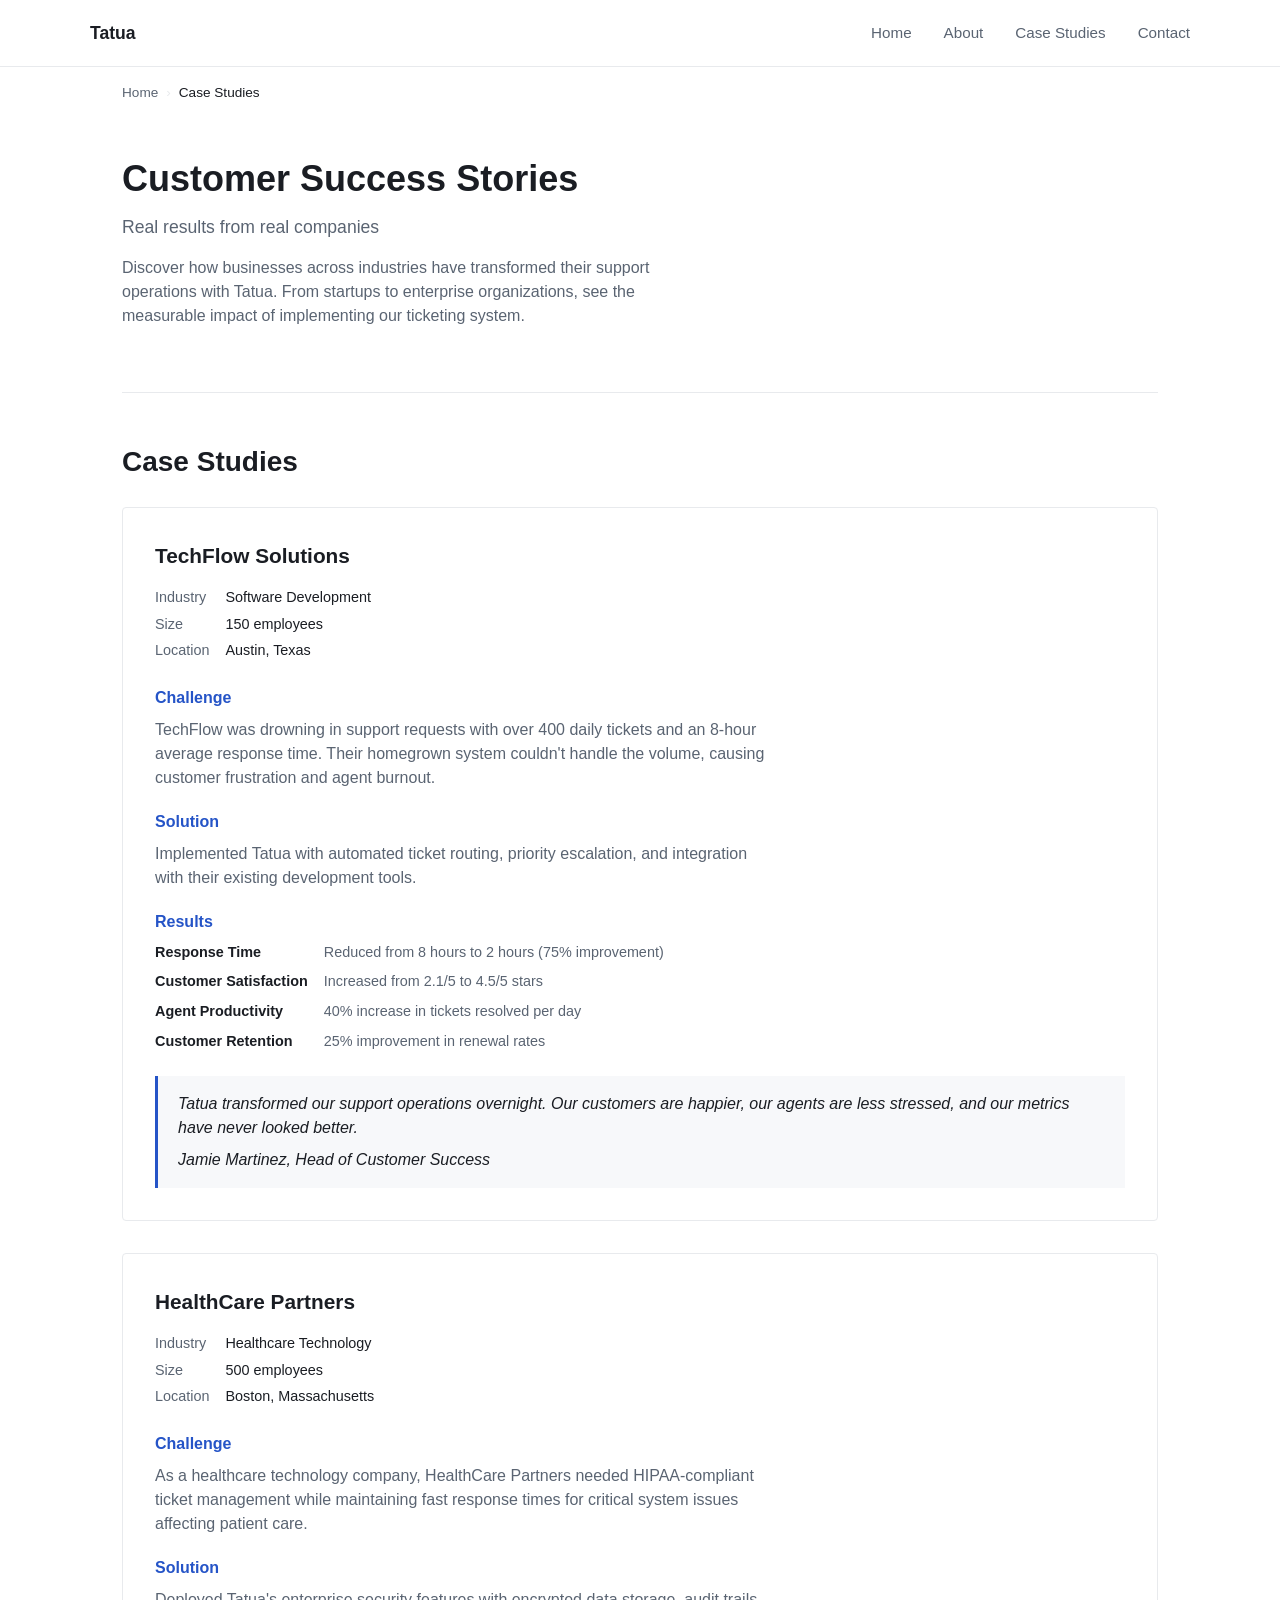
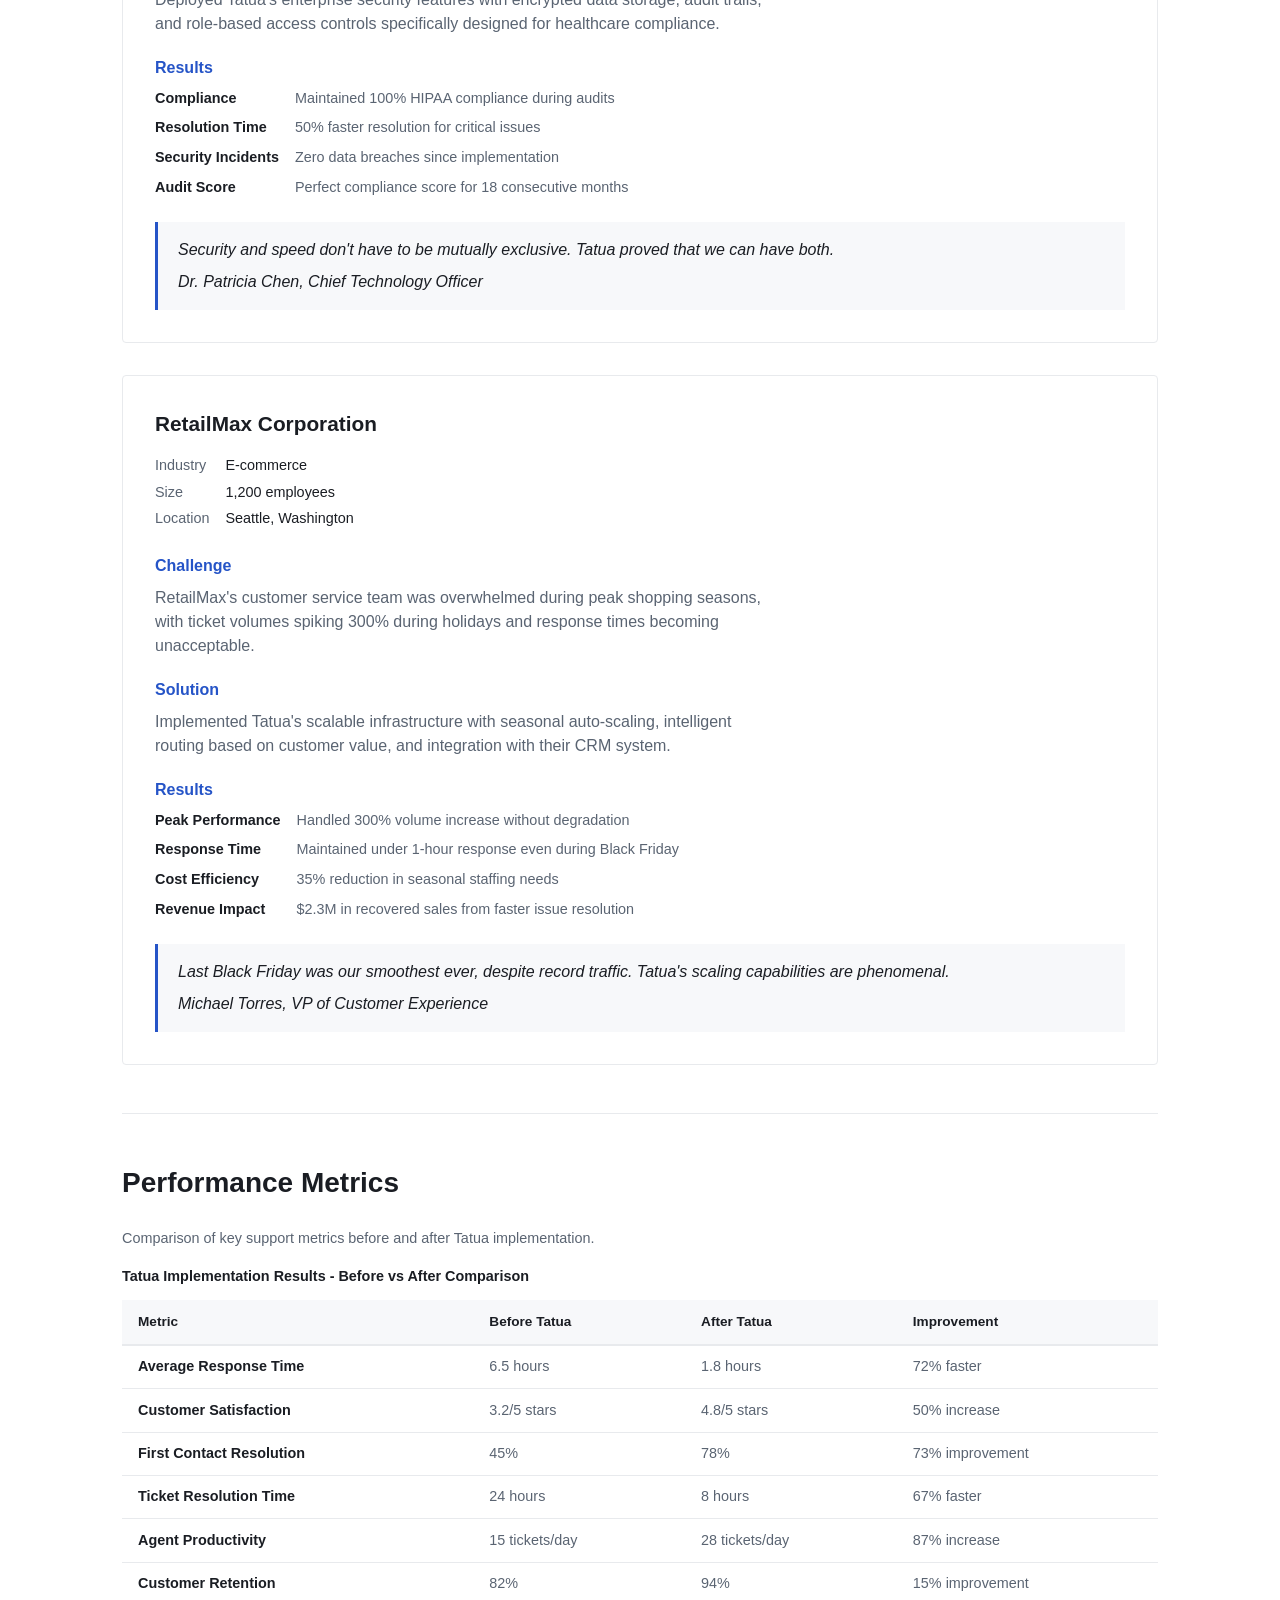
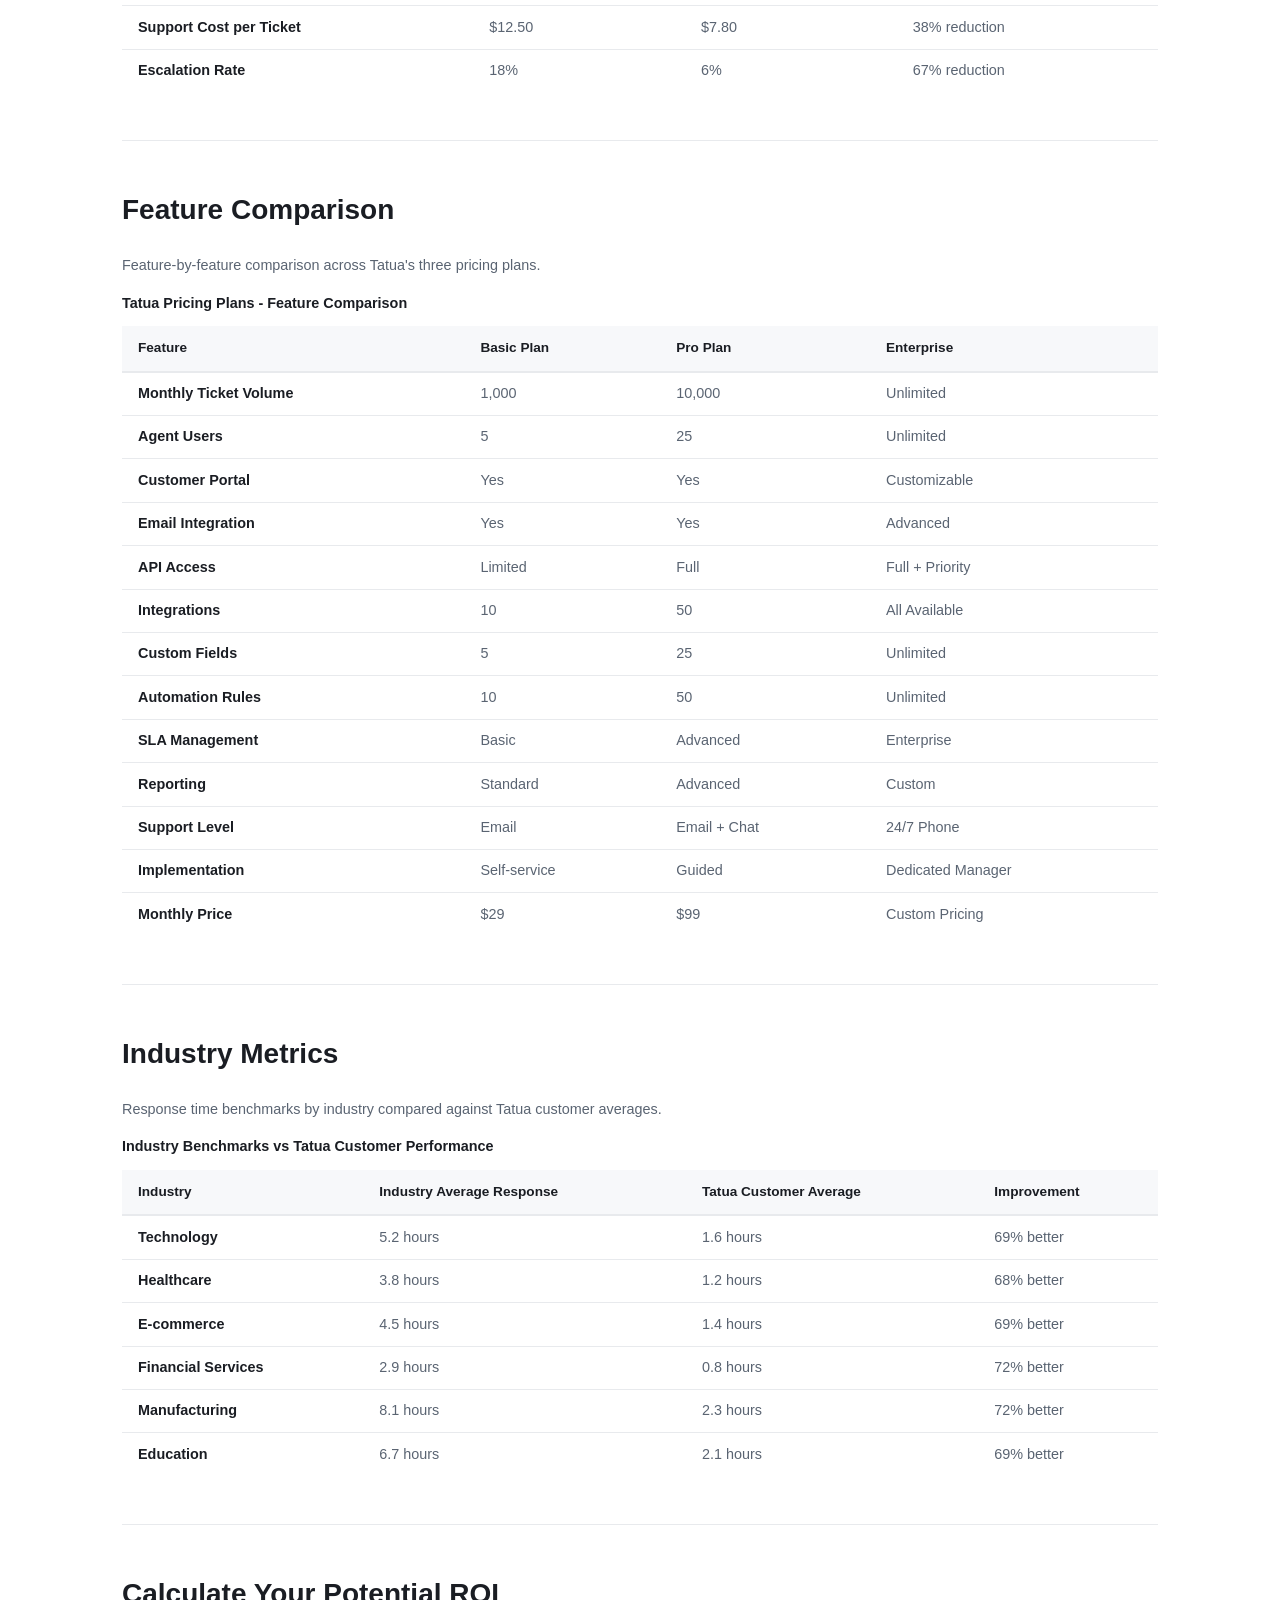
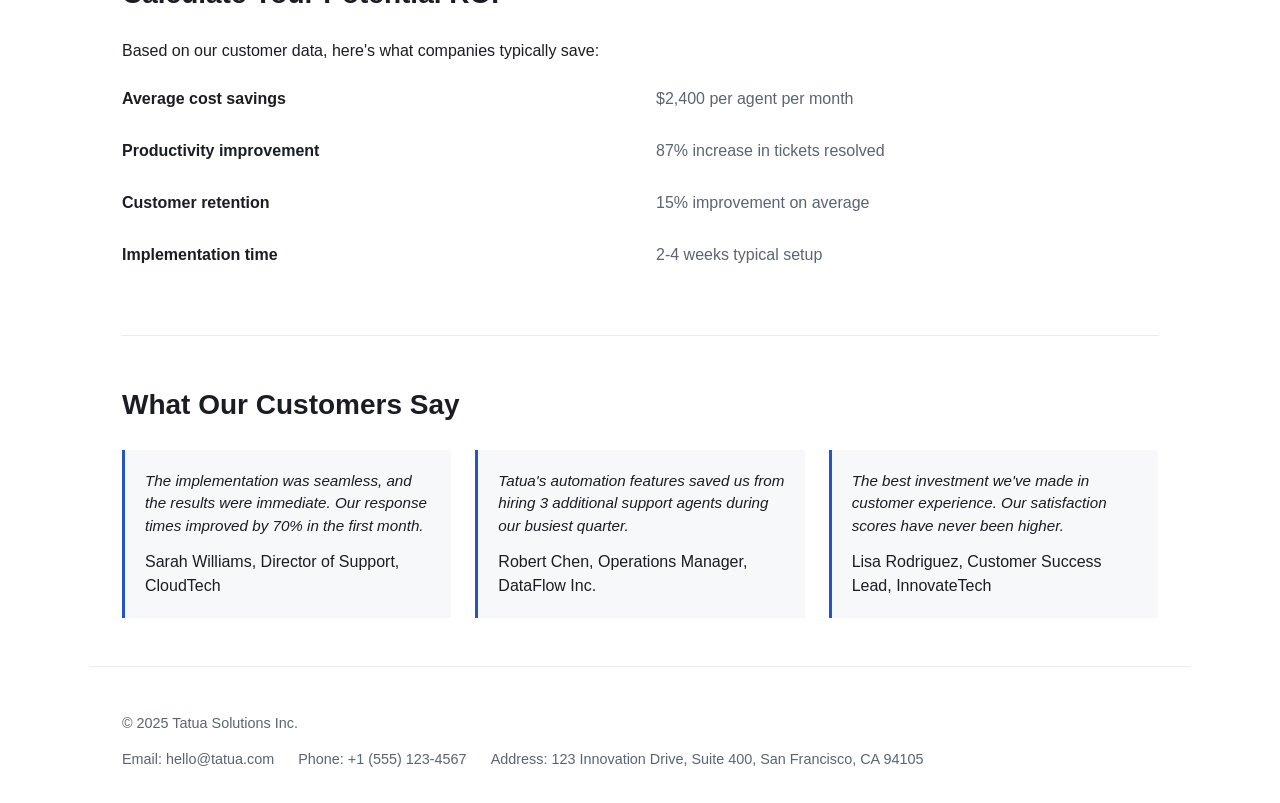
==== pages/case-study.html @ 9c51fd38 "Implement case study page and add its css" ====
<!DOCTYPE html>
<html lang="en">

<head>
    <meta charset="UTF-8">
    <meta name="viewport" content="width=device-width, initial-scale=1.0">
    <title>Case Studies - Tatua Success Stories</title>
    <meta name="description"
        content="See how companies like TechFlow and HealthCare Partners transformed their support operations with Tatua's ticketing system.">
    <link rel="stylesheet" href="case-study.css">
</head>

<body>

    <header>
        <nav>
            <a href="home.html">Tatua</a>
            <ul>
                <li><a href="home.html">Home</a></li>
                <li><a href="about.html">About</a></li>
                <li><a href="case-studies.html">Case Studies</a></li>
                <li><a href="contact.html">Contact</a></li>
            </ul>
        </nav>
    </header>

    <nav aria-label="breadcrumb">
        <ol>
            <li><a href="home.html">Home</a></li>
            <li aria-current="page">Case Studies</li>
        </ol>
    </nav>

    <main>

        <section id="page-header">
            <h1>Customer Success Stories</h1>
            <p class="tagline">Real results from real companies</p>
            <p>Discover how businesses across industries have transformed their support operations with Tatua. From
                startups to enterprise organizations, see the measurable impact of implementing our ticketing system.
            </p>
        </section>

        <section id="case-studies">
            <h2>Case Studies</h2>

            <article class="case-study">
                <h3>TechFlow Solutions</h3>
                <dl class="company-info">
                    <dt>Industry</dt>
                    <dd>Software Development</dd>
                    <dt>Size</dt>
                    <dd>150 employees</dd>
                    <dt>Location</dt>
                    <dd>Austin, Texas</dd>
                </dl>

                <h4>Challenge</h4>
                <p>TechFlow was drowning in support requests with over 400 daily tickets and an 8-hour average response
                    time. Their homegrown system couldn't handle the volume, causing customer frustration and agent
                    burnout.</p>

                <h4>Solution</h4>
                <p>Implemented Tatua with automated ticket routing, priority escalation, and integration with their
                    existing development tools.</p>

                <h4>Results</h4>
                <dl class="results">
                    <dt>Response Time</dt>
                    <dd>Reduced from 8 hours to 2 hours (75% improvement)</dd>
                    <dt>Customer Satisfaction</dt>
                    <dd>Increased from 2.1/5 to 4.5/5 stars</dd>
                    <dt>Agent Productivity</dt>
                    <dd>40% increase in tickets resolved per day</dd>
                    <dt>Customer Retention</dt>
                    <dd>25% improvement in renewal rates</dd>
                </dl>

                <blockquote>
                    <p>Tatua transformed our support operations overnight. Our customers are happier, our agents are
                        less stressed, and our metrics have never looked better.</p>
                    Jamie Martinez, Head of Customer Success
                </blockquote>
            </article>

            <article class="case-study">
                <h3>HealthCare Partners</h3>
                <dl class="company-info">
                    <dt>Industry</dt>
                    <dd>Healthcare Technology</dd>
                    <dt>Size</dt>
                    <dd>500 employees</dd>
                    <dt>Location</dt>
                    <dd>Boston, Massachusetts</dd>
                </dl>

                <h4>Challenge</h4>
                <p>As a healthcare technology company, HealthCare Partners needed HIPAA-compliant ticket management
                    while maintaining fast response times for critical system issues affecting patient care.</p>

                <h4>Solution</h4>
                <p>Deployed Tatua's enterprise security features with encrypted data storage, audit trails, and
                    role-based access controls specifically designed for healthcare compliance.</p>

                <h4>Results</h4>
                <dl class="results">
                    <dt>Compliance</dt>
                    <dd>Maintained 100% HIPAA compliance during audits</dd>
                    <dt>Resolution Time</dt>
                    <dd>50% faster resolution for critical issues</dd>
                    <dt>Security Incidents</dt>
                    <dd>Zero data breaches since implementation</dd>
                    <dt>Audit Score</dt>
                    <dd>Perfect compliance score for 18 consecutive months</dd>
                </dl>

                <blockquote>
                    <p>Security and speed don't have to be mutually exclusive. Tatua proved that we can have both.</p>
                    Dr. Patricia Chen, Chief Technology Officer
                </blockquote>
            </article>

            <article class="case-study">
                <h3>RetailMax Corporation</h3>
                <dl class="company-info">
                    <dt>Industry</dt>
                    <dd>E-commerce</dd>
                    <dt>Size</dt>
                    <dd>1,200 employees</dd>
                    <dt>Location</dt>
                    <dd>Seattle, Washington</dd>
                </dl>

                <h4>Challenge</h4>
                <p>RetailMax's customer service team was overwhelmed during peak shopping seasons, with ticket volumes
                    spiking 300% during holidays and response times becoming unacceptable.</p>

                <h4>Solution</h4>
                <p>Implemented Tatua's scalable infrastructure with seasonal auto-scaling, intelligent routing based on
                    customer value, and integration with their CRM system.</p>

                <h4>Results</h4>
                <dl class="results">
                    <dt>Peak Performance</dt>
                    <dd>Handled 300% volume increase without degradation</dd>
                    <dt>Response Time</dt>
                    <dd>Maintained under 1-hour response even during Black Friday</dd>
                    <dt>Cost Efficiency</dt>
                    <dd>35% reduction in seasonal staffing needs</dd>
                    <dt>Revenue Impact</dt>
                    <dd>$2.3M in recovered sales from faster issue resolution</dd>
                </dl>

                <blockquote>
                    <p>Last Black Friday was our smoothest ever, despite record traffic. Tatua's scaling capabilities
                        are phenomenal.</p>
                    Michael Torres, VP of Customer Experience
                </blockquote>
            </article>
        </section>

        <section id="performance-metrics">
            <h2>Performance Metrics</h2>
            <p id="performance-metrics-desc" class="table-desc">Comparison of key support metrics before and after Tatua
                implementation.</p>
            <table aria-describedby="performance-metrics-desc">
                <caption>Tatua Implementation Results - Before vs After Comparison</caption>
                <thead>
                    <tr>
                        <th scope="col">Metric</th>
                        <th scope="col">Before Tatua</th>
                        <th scope="col">After Tatua</th>
                        <th scope="col">Improvement</th>
                    </tr>
                </thead>
                <tbody>
                    <tr>
                        <th scope="row">Average Response Time</th>
                        <td>6.5 hours</td>
                        <td>1.8 hours</td>
                        <td>72% faster</td>
                    </tr>
                    <tr>
                        <th scope="row">Customer Satisfaction</th>
                        <td>3.2/5 stars</td>
                        <td>4.8/5 stars</td>
                        <td>50% increase</td>
                    </tr>
                    <tr>
                        <th scope="row">First Contact Resolution</th>
                        <td>45%</td>
                        <td>78%</td>
                        <td>73% improvement</td>
                    </tr>
                    <tr>
                        <th scope="row">Ticket Resolution Time</th>
                        <td>24 hours</td>
                        <td>8 hours</td>
                        <td>67% faster</td>
                    </tr>
                    <tr>
                        <th scope="row">Agent Productivity</th>
                        <td>15 tickets/day</td>
                        <td>28 tickets/day</td>
                        <td>87% increase</td>
                    </tr>
                    <tr>
                        <th scope="row">Customer Retention</th>
                        <td>82%</td>
                        <td>94%</td>
                        <td>15% improvement</td>
                    </tr>
                    <tr>
                        <th scope="row">Support Cost per Ticket</th>
                        <td>$12.50</td>
                        <td>$7.80</td>
                        <td>38% reduction</td>
                    </tr>
                    <tr>
                        <th scope="row">Escalation Rate</th>
                        <td>18%</td>
                        <td>6%</td>
                        <td>67% reduction</td>
                    </tr>
                </tbody>
            </table>
        </section>

        <section id="feature-comparison">
            <h2>Feature Comparison</h2>
            <p id="feature-comparison-desc" class="table-desc">Feature-by-feature comparison across Tatua's three
                pricing plans.</p>
            <table aria-describedby="feature-comparison-desc">
                <caption>Tatua Pricing Plans - Feature Comparison</caption>
                <thead>
                    <tr>
                        <th scope="col">Feature</th>
                        <th scope="col">Basic Plan</th>
                        <th scope="col">Pro Plan</th>
                        <th scope="col">Enterprise</th>
                    </tr>
                </thead>
                <tbody>
                    <tr>
                        <th scope="row">Monthly Ticket Volume</th>
                        <td>1,000</td>
                        <td>10,000</td>
                        <td>Unlimited</td>
                    </tr>
                    <tr>
                        <th scope="row">Agent Users</th>
                        <td>5</td>
                        <td>25</td>
                        <td>Unlimited</td>
                    </tr>
                    <tr>
                        <th scope="row">Customer Portal</th>
                        <td>Yes</td>
                        <td>Yes</td>
                        <td>Customizable</td>
                    </tr>
                    <tr>
                        <th scope="row">Email Integration</th>
                        <td>Yes</td>
                        <td>Yes</td>
                        <td>Advanced</td>
                    </tr>
                    <tr>
                        <th scope="row">API Access</th>
                        <td>Limited</td>
                        <td>Full</td>
                        <td>Full + Priority</td>
                    </tr>
                    <tr>
                        <th scope="row">Integrations</th>
                        <td>10</td>
                        <td>50</td>
                        <td>All Available</td>
                    </tr>
                    <tr>
                        <th scope="row">Custom Fields</th>
                        <td>5</td>
                        <td>25</td>
                        <td>Unlimited</td>
                    </tr>
                    <tr>
                        <th scope="row">Automation Rules</th>
                        <td>10</td>
                        <td>50</td>
                        <td>Unlimited</td>
                    </tr>
                    <tr>
                        <th scope="row">SLA Management</th>
                        <td>Basic</td>
                        <td>Advanced</td>
                        <td>Enterprise</td>
                    </tr>
                    <tr>
                        <th scope="row">Reporting</th>
                        <td>Standard</td>
                        <td>Advanced</td>
                        <td>Custom</td>
                    </tr>
                    <tr>
                        <th scope="row">Support Level</th>
                        <td>Email</td>
                        <td>Email + Chat</td>
                        <td>24/7 Phone</td>
                    </tr>
                    <tr>
                        <th scope="row">Implementation</th>
                        <td>Self-service</td>
                        <td>Guided</td>
                        <td>Dedicated Manager</td>
                    </tr>
                    <tr>
                        <th scope="row">Monthly Price</th>
                        <td>$29</td>
                        <td>$99</td>
                        <td>Custom Pricing</td>
                    </tr>
                </tbody>
            </table>
        </section>

        <section id="industry-metrics">
            <h2>Industry Metrics</h2>
            <p id="industry-metrics-desc" class="table-desc">Response time benchmarks by industry compared against Tatua
                customer averages.</p>
            <table aria-describedby="industry-metrics-desc">
                <caption>Industry Benchmarks vs Tatua Customer Performance</caption>
                <thead>
                    <tr>
                        <th scope="col">Industry</th>
                        <th scope="col">Industry Average Response</th>
                        <th scope="col">Tatua Customer Average</th>
                        <th scope="col">Improvement</th>
                    </tr>
                </thead>
                <tbody>
                    <tr>
                        <th scope="row">Technology</th>
                        <td>5.2 hours</td>
                        <td>1.6 hours</td>
                        <td>69% better</td>
                    </tr>
                    <tr>
                        <th scope="row">Healthcare</th>
                        <td>3.8 hours</td>
                        <td>1.2 hours</td>
                        <td>68% better</td>
                    </tr>
                    <tr>
                        <th scope="row">E-commerce</th>
                        <td>4.5 hours</td>
                        <td>1.4 hours</td>
                        <td>69% better</td>
                    </tr>
                    <tr>
                        <th scope="row">Financial Services</th>
                        <td>2.9 hours</td>
                        <td>0.8 hours</td>
                        <td>72% better</td>
                    </tr>
                    <tr>
                        <th scope="row">Manufacturing</th>
                        <td>8.1 hours</td>
                        <td>2.3 hours</td>
                        <td>72% better</td>
                    </tr>
                    <tr>
                        <th scope="row">Education</th>
                        <td>6.7 hours</td>
                        <td>2.1 hours</td>
                        <td>69% better</td>
                    </tr>
                </tbody>
            </table>
        </section>

        <section id="roi">
            <h2>Calculate Your Potential ROI</h2>
            <p>Based on our customer data, here's what companies typically save:</p>
            <dl>
                <dt>Average cost savings</dt>
                <dd>$2,400 per agent per month</dd>
                <dt>Productivity improvement</dt>
                <dd>87% increase in tickets resolved</dd>
                <dt>Customer retention</dt>
                <dd>15% improvement on average</dd>
                <dt>Implementation time</dt>
                <dd>2-4 weeks typical setup</dd>
            </dl>
        </section>

        <section id="testimonials">
            <h2>What Our Customers Say</h2>
            <ul>
                <li>
                    <blockquote>
                        <p>The implementation was seamless, and the results were immediate. Our response times improved
                            by 70% in the first month.</p>
                        Sarah Williams, Director of Support, CloudTech
                    </blockquote>
                </li>
                <li>
                    <blockquote>
                        <p>Tatua's automation features saved us from hiring 3 additional support agents during our
                            busiest quarter.</p>
                        Robert Chen, Operations Manager, DataFlow Inc.
                    </blockquote>
                </li>
                <li>
                    <blockquote>
                        <p>The best investment we've made in customer experience. Our satisfaction scores have never
                            been higher.</p>
                        Lisa Rodriguez, Customer Success Lead, InnovateTech
                    </blockquote>
                </li>
            </ul>
        </section>

    </main>

    <footer>
        <p>&copy; 2025 Tatua Solutions Inc.</p>
        <ul>
            <li>Email: <a href="mailto:hello@tatua.com">hello@tatua.com</a></li>
            <li>Phone: <a href="tel:+15551234567">+1 (555) 123-4567</a></li>
            <li>Address: 123 Innovation Drive, Suite 400, San Francisco, CA 94105</li>
        </ul>
    </footer>

</body>

</html>
---- pages/case-study.css ----
/* case-studies.css */

:root {
    --color-bg: #FFFFFF;
    --color-text: #1A1D23;
    --color-muted: #5A6472;
    --color-accent: #2554C7;
    --color-border: #E8EAED;
    --font-body: -apple-system, BlinkMacSystemFont, "Segoe UI", Roboto, Helvetica, Arial, sans-serif;
}

* {
    box-sizing: border-box;
}

body {
    margin: 0;
    font-family: var(--font-body);
    color: var(--color-text);
    line-height: 1.5;
    background: var(--color-bg);
}

/* ---------- Header / Nav ---------- */

header {
    border-bottom: 1px solid var(--color-border);
    padding: 1.25rem 2rem;
}

header nav {
    max-width: 1100px;
    margin: 0 auto;
    display: flex;
    align-items: center;
    justify-content: space-between;
}

header nav>a {
    font-weight: 700;
    font-size: 1.1rem;
    color: var(--color-text);
    text-decoration: none;
}

header nav ul {
    list-style: none;
    display: flex;
    gap: 2rem;
    margin: 0;
    padding: 0;
}

header nav ul a {
    color: var(--color-muted);
    text-decoration: none;
    font-size: 0.95rem;
}

header nav ul a:hover,
header nav ul a:focus {
    color: var(--color-accent);
}

/* ---------- Breadcrumb ---------- */

nav[aria-label="breadcrumb"] {
    max-width: 1100px;
    margin: 0 auto;
    padding: 1rem 2rem 0;
}

nav[aria-label="breadcrumb"] ol {
    list-style: none;
    display: flex;
    gap: 0.5rem;
    margin: 0;
    padding: 0;
    font-size: 0.85rem;
    color: var(--color-muted);
}

nav[aria-label="breadcrumb"] li:not(:last-child)::after {
    content: "›";
    margin-left: 0.5rem;
    color: var(--color-border);
}

nav[aria-label="breadcrumb"] a {
    color: var(--color-muted);
    text-decoration: none;
}

nav[aria-label="breadcrumb"] a:hover,
nav[aria-label="breadcrumb"] a:focus {
    color: var(--color-accent);
}

nav[aria-label="breadcrumb"] li[aria-current="page"] {
    color: var(--color-text);
}

/* ---------- Main sections ---------- */

main {
    max-width: 1100px;
    margin: 0 auto;
    padding: 0 2rem;
}

section {
    padding: 3rem 0;
    border-bottom: 1px solid var(--color-border);
}

section:last-of-type {
    border-bottom: none;
}

section h2 {
    font-size: 1.75rem;
    margin: 0 0 1.5rem;
}

/* ---------- Page header ---------- */

#page-header h1 {
    font-size: 2.25rem;
    margin: 0 0 0.5rem;
}

#page-header .tagline {
    font-size: 1.1rem;
    color: var(--color-muted);
    margin: 0 0 1rem;
}

#page-header>p:not(.tagline) {
    max-width: 65ch;
    color: var(--color-muted);
}

/* ---------- Case studies ---------- */

.case-study {
    border: 1px solid var(--color-border);
    border-radius: 4px;
    padding: 2rem;
    margin-bottom: 2rem;
}

.case-study:last-child {
    margin-bottom: 0;
}

.case-study h3 {
    font-size: 1.3rem;
    margin: 0 0 1rem;
}

.case-study .company-info {
    display: grid;
    grid-template-columns: max-content 1fr;
    gap: 0.3rem 1rem;
    margin: 0 0 1.5rem;
    font-size: 0.9rem;
}

.case-study .company-info dt {
    color: var(--color-muted);
}

.case-study .company-info dd {
    margin: 0;
}

.case-study h4 {
    font-size: 1rem;
    margin: 1.25rem 0 0.5rem;
    color: var(--color-accent);
}

.case-study>p {
    color: var(--color-muted);
    margin: 0;
    max-width: 70ch;
}

.case-study .results {
    display: grid;
    grid-template-columns: max-content 1fr;
    gap: 0.5rem 1rem;
    margin: 0;
}

.case-study .results dt {
    font-weight: 600;
    font-size: 0.9rem;
}

.case-study .results dd {
    margin: 0;
    color: var(--color-muted);
    font-size: 0.9rem;
}

.case-study blockquote {
    margin: 1.5rem 0 0;
    padding: 1rem 1.25rem;
    border-left: 3px solid var(--color-accent);
    background: #F7F8FA;
    font-style: italic;
}

.case-study blockquote p {
    margin: 0 0 0.5rem;
    color: var(--color-text);
}

.case-study blockquote cite {
    font-style: normal;
    font-size: 0.85rem;
    color: var(--color-muted);
}

/* ---------- Tables ---------- */

.table-desc {
    font-size: 0.9rem;
    color: var(--color-muted);
    margin: 0 0 1rem;
}

table {
    width: 100%;
    border-collapse: collapse;
    font-size: 0.9rem;
}

caption {
    text-align: left;
    font-weight: 700;
    margin-bottom: 0.75rem;
    color: var(--color-text);
}

thead th {
    background: #F7F8FA;
    text-align: left;
    padding: 0.75rem 1rem;
    border-bottom: 2px solid var(--color-border);
    font-size: 0.85rem;
}

tbody th,
tbody td {
    padding: 0.65rem 1rem;
    border-bottom: 1px solid var(--color-border);
    text-align: left;
}

tbody th {
    color: var(--color-text);
    font-weight: 600;
}

tbody td {
    color: var(--color-muted);
}

tbody tr:last-child th,
tbody tr:last-child td {
    border-bottom: none;
}

/* ---------- ROI ---------- */

#roi dl {
    display: grid;
    grid-template-columns: repeat(2, 1fr);
    gap: 1.5rem 2rem;
    margin-top: 1.5rem;
}

#roi dt {
    font-weight: 700;
    margin-bottom: 0.25rem;
}

#roi dd {
    margin: 0;
    color: var(--color-muted);
}

/* ---------- Testimonials ---------- */

#testimonials ul {
    list-style: none;
    margin: 0;
    padding: 0;
    display: grid;
    grid-template-columns: repeat(3, 1fr);
    gap: 1.5rem;
}

#testimonials blockquote {
    margin: 0;
    padding: 1.25rem;
    border-left: 3px solid var(--color-accent);
    background: #F7F8FA;
    height: 100%;
}

#testimonials blockquote p {
    font-style: italic;
    margin: 0 0 0.75rem;
    font-size: 0.95rem;
}

#testimonials cite {
    font-style: normal;
    font-size: 0.85rem;
    color: var(--color-muted);
}

/* ---------- Footer ---------- */

footer {
    max-width: 1100px;
    margin: 0 auto;
    padding: 2rem;
    border-top: 1px solid var(--color-border);
    font-size: 0.9rem;
    color: var(--color-muted);
}

footer ul {
    list-style: none;
    margin: 0.5rem 0 0;
    padding: 0;
    display: flex;
    gap: 1.5rem;
    flex-wrap: wrap;
}

footer a {
    color: var(--color-muted);
    text-decoration: none;
}

footer a:hover,
footer a:focus {
    color: var(--color-accent);
}

/* ---------- Responsive ---------- */

@media (max-width: 700px) {
    header nav {
        flex-direction: column;
        gap: 1rem;
    }

    table {
        display: block;
        overflow-x: auto;
        white-space: nowrap;
    }

    #roi dl {
        grid-template-columns: 1fr;
    }

    #testimonials ul {
        grid-template-columns: 1fr;
    }
}
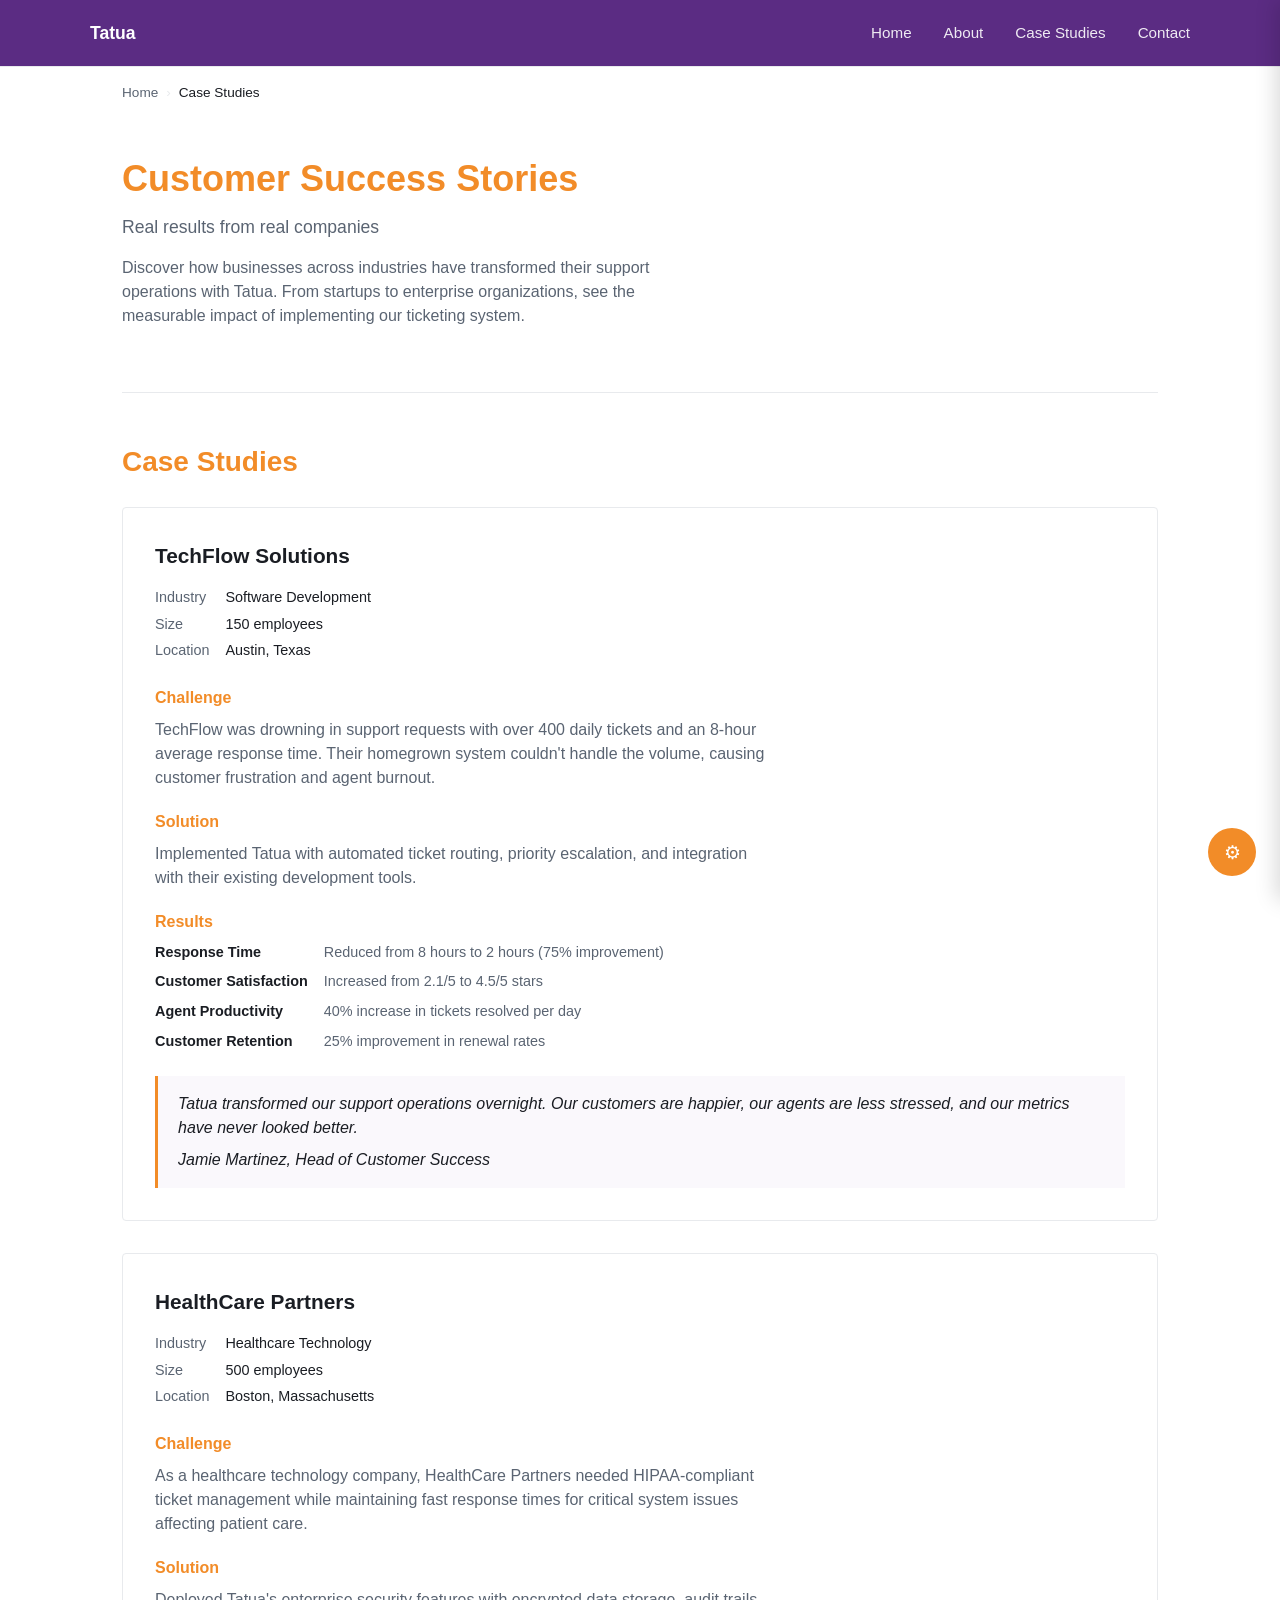
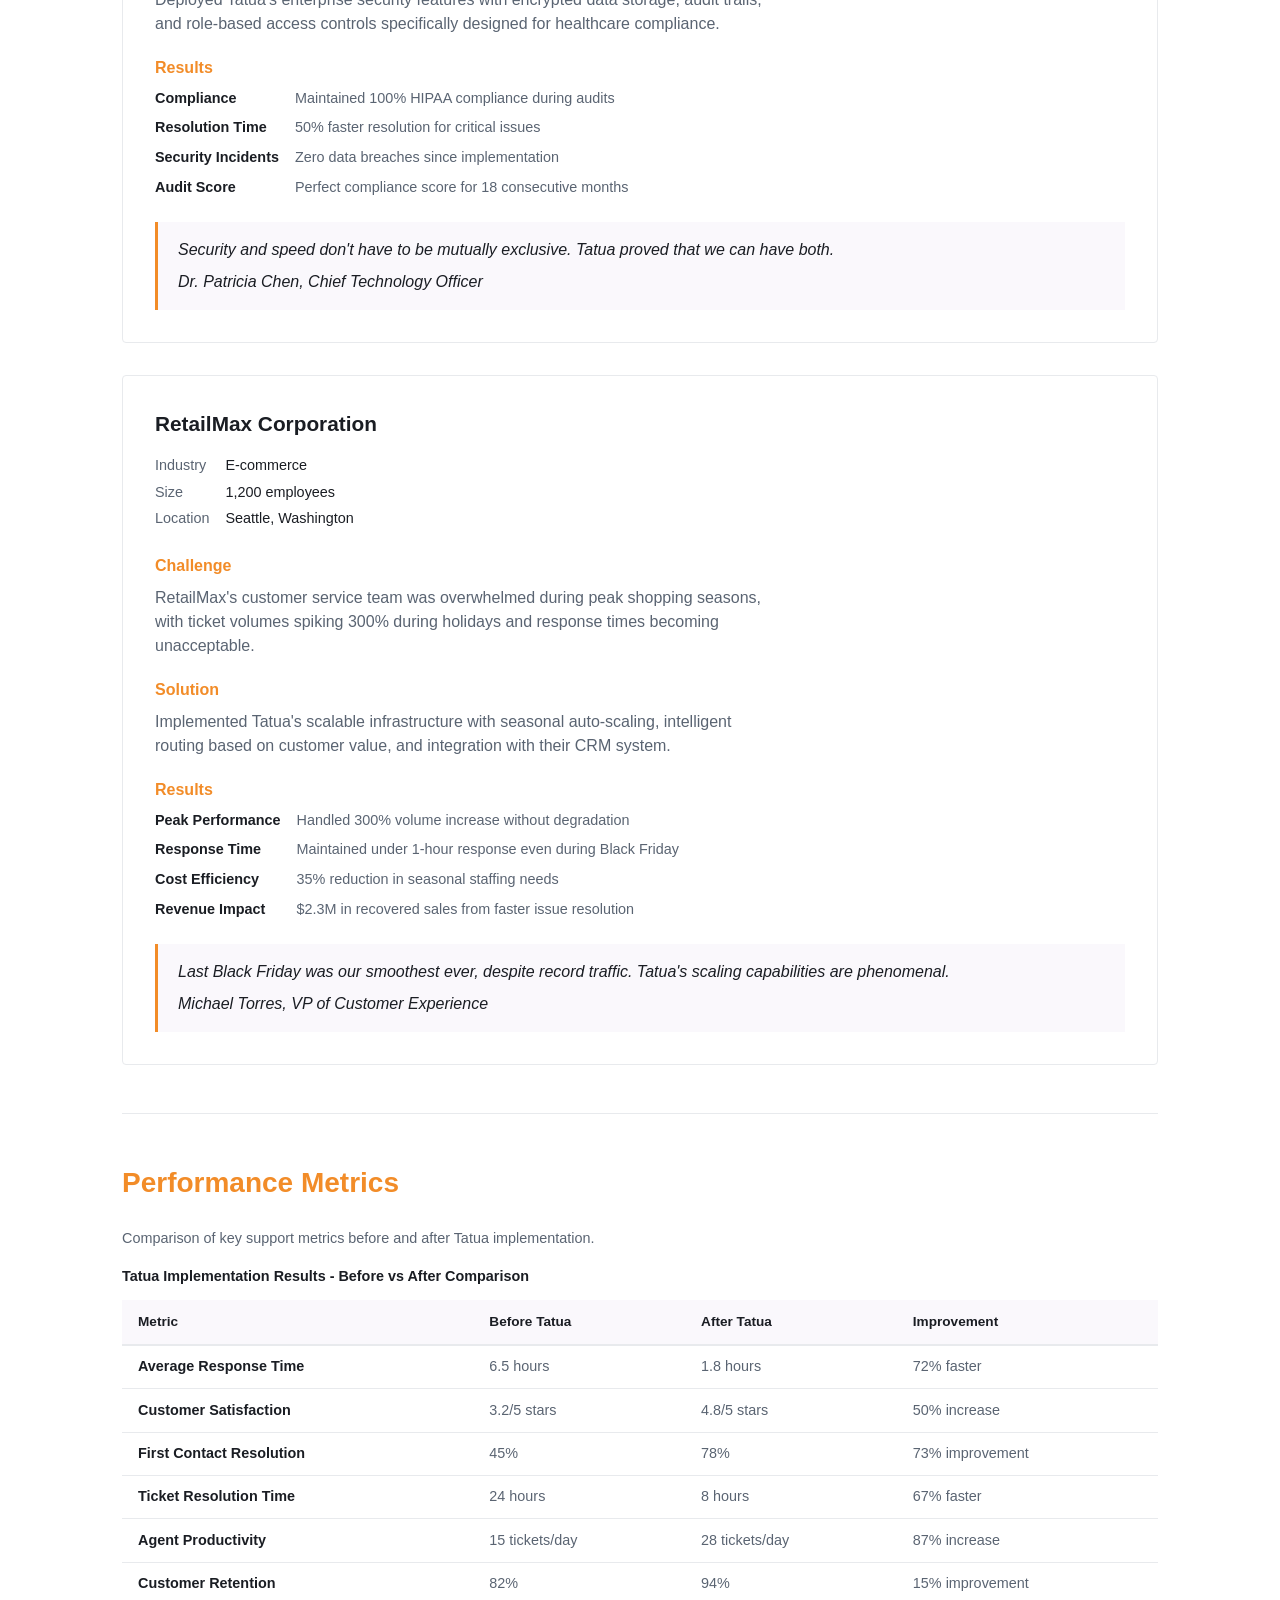
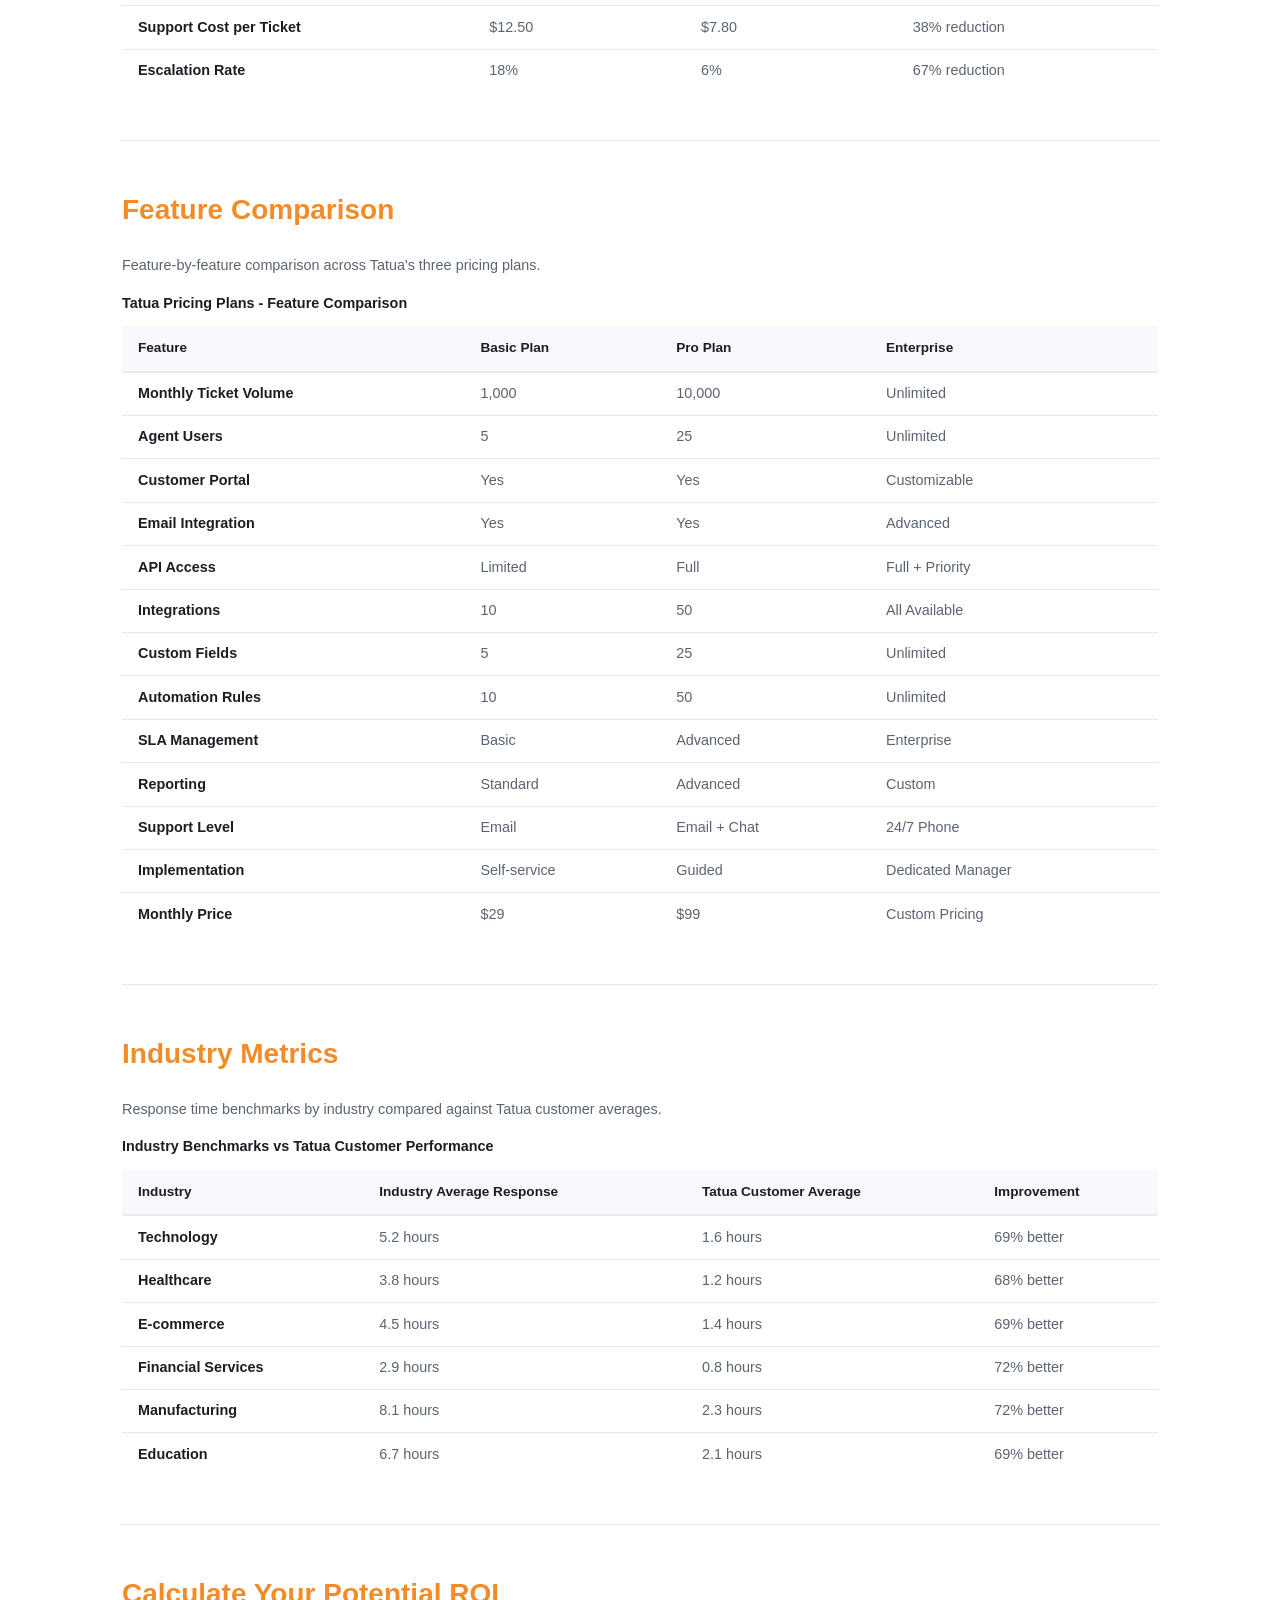
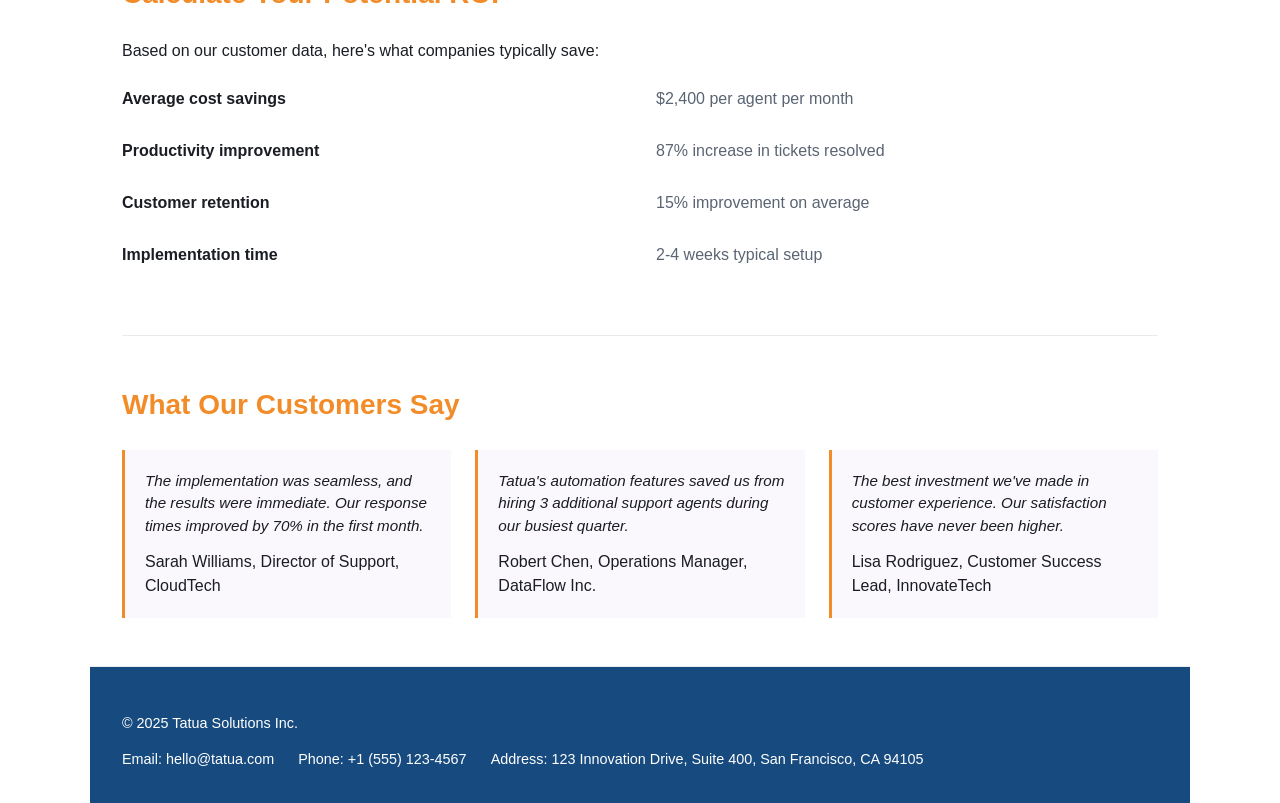
==== commit df42974b: "Add settings panel" ====
--- a/pages/case-study.html
+++ b/pages/case-study.html
@@ -1,16 +1,135 @@
 <!DOCTYPE html>
-<html lang="en">
+<html lang="en" data-theme="purple" data-mode="light">
 
 <head>
     <meta charset="UTF-8">
     <meta name="viewport" content="width=device-width, initial-scale=1.0">
+
+    <link rel="icon" type="image/png" href="../assets/tatua-favicon.png" />
+
     <title>Case Studies - Tatua Success Stories</title>
+
     <meta name="description"
         content="See how companies like TechFlow and HealthCare Partners transformed their support operations with Tatua's ticketing system.">
+
+    <!-- Shared design tokens -->
+    <link rel="stylesheet" href="tokens.css">
+
+    <!-- Case Studies page styles -->
     <link rel="stylesheet" href="case-study.css">
 </head>
 
 <body>
+   
+    <!-- Settings backdrop -->
+    <div id="settingsBackdrop" class="settings-backdrop"></div>
+
+    <!-- Settings panel -->
+    <aside id="settingsPanel" class="settings-panel">
+
+        <h2>Settings</h2>
+
+        <!-- Theme -->
+        <div class="settings-group">
+            <label>Theme</label>
+
+            <div class="settings-options">
+               <button type="button" data-theme-btn="purple" aria-pressed="true">
+    Purple
+</button>
+
+<button type="button" data-theme-btn="orange" aria-pressed="false">
+    Orange
+</button>
+
+<button type="button" data-theme-btn="blue" aria-pressed="false">
+    Blue
+</button>
+            </div>
+        </div>
+
+        <!-- Appearance -->
+        <div class="settings-group">
+            <label>Appearance</label>
+
+            <div class="settings-options">
+                <button type="button" data-mode-btn="light" aria-pressed="true">
+    Light
+</button>
+
+<button type="button" data-mode-btn="dark" aria-pressed="false">
+    Dark
+</button>
+            </div>
+        </div>
+
+        <!-- Font size -->
+        <div class="settings-group">
+            <label for="fontScale">
+                Font Size
+            </label>
+
+            <input type="range" id="fontScale" min="87.5" max="125" step="12.5">
+
+            <span id="fontScaleValue" class="settings-value">
+                100%
+            </span>
+        </div>
+
+        <!-- Spacing -->
+        <div class="settings-group">
+            <label for="spacing">
+                Spacing
+            </label>
+
+            <input type="range" id="spacing" min="0.75" max="1.5" step="0.25">
+
+            <span id="spacingValue" class="settings-value">
+                1x
+            </span>
+        </div>
+
+        <!-- Corner radius -->
+        <div class="settings-group">
+            <label for="radius">
+                Corner Radius
+            </label>
+
+            <input type="range" id="radius" min="0" max="16" step="2">
+
+            <span id="radiusValue" class="settings-value">
+                4px
+            </span>
+        </div>
+
+        <!-- Typeface -->
+        <div class="settings-group">
+            <label for="fontFamily">
+                Typeface
+            </label>
+
+            <select id="fontFamily">
+                <option value="Asap">
+                    Asap
+                </option>
+
+                <option value="Lexend Deca">
+                    Lexend Deca
+                </option>
+
+                <option value="Inter">
+                    Inter
+                </option>
+            </select>
+        </div>
+
+    </aside>
+
+    <!-- Settings toggle -->
+    <button id="settingsToggle" class="settings-toggle" type="button" aria-label="Open settings"
+        aria-controls="settingsPanel" aria-expanded="false">
+        ⚙
+    </button>
 
     <header>
         <nav>
@@ -18,7 +137,7 @@
             <ul>
                 <li><a href="home.html">Home</a></li>
                 <li><a href="about.html">About</a></li>
-                <li><a href="case-studies.html">Case Studies</a></li>
+                <li><a href="case-study.html">Case Studies</a></li>
                 <li><a href="contact.html">Contact</a></li>
             </ul>
         </nav>
@@ -430,6 +549,7 @@
             <li>Address: 123 Innovation Drive, Suite 400, San Francisco, CA 94105</li>
         </ul>
     </footer>
+    <script src="settings.js"></script>
 
 </body>
 
--- a/pages/tokens.css
+++ b/pages/tokens.css
@@ -0,0 +1,74 @@
+/* ============================================================
+   TOKENS — shared across all pages
+   ============================================================ */
+
+:root {
+    /* Brand colors */
+    --brand-purple: #5B2C83;
+    --brand-purple-dark: #452066;
+    --brand-orange: #F28C28;
+    --brand-blue: #174A7E;
+    --brand-blue-light: #EAF2F8;
+
+    /* Neutral colors */
+    --color-bg: #FFFFFF;
+    --color-surface: #FAF8FC;
+    --color-text: #1A1D23;
+    --color-muted: #5A6472;
+    --color-border: #E8EAED;
+
+    /* Semantic roles */
+    --color-nav-bg: var(--brand-purple);
+    --color-nav-text: #FFFFFF;
+
+    --color-heading: var(--brand-orange);
+
+    --color-accent: var(--brand-orange);
+    --color-accent-text: #FFFFFF;
+
+    --color-footer-bg: var(--brand-blue);
+    --color-footer-text: #FFFFFF;
+
+    /* User-adjustable settings */
+    --space-scale: 1;
+    --radius-base: 4px;
+    --font-body: 'Asap', -apple-system, BlinkMacSystemFont, sans-serif;
+}
+
+/* ============================================================
+   COLOR THEMES
+   ============================================================ */
+
+[data-theme="purple"] {
+    --color-nav-bg: var(--brand-purple);
+    --color-heading: var(--brand-orange);
+    --color-accent: var(--brand-orange);
+    --color-footer-bg: var(--brand-blue);
+}
+
+[data-theme="orange"] {
+    --color-nav-bg: var(--brand-orange);
+    --color-heading: var(--brand-purple);
+    --color-accent: var(--brand-purple);
+    --color-footer-bg: var(--brand-blue);
+}
+
+[data-theme="blue"] {
+    --color-nav-bg: var(--brand-blue);
+    --color-heading: var(--brand-orange);
+    --color-accent: var(--brand-orange);
+    --color-footer-bg: var(--brand-purple);
+}
+
+/* ============================================================
+   DARK MODE
+   ============================================================ */
+
+[data-mode="dark"] {
+    --color-bg: #14161A;
+    --color-surface: #1B1E24;
+    --color-text: #ECEDEF;
+    --color-muted: #9AA3AF;
+    --color-border: #2A2E36;
+    --brand-blue-light: #1E2A38;
+}
--- a/pages/case-study.css
+++ b/pages/case-study.css
@@ -1,18 +1,17 @@
 /* case-studies.css */
 
-:root {
-    --color-bg: #FFFFFF;
-    --color-text: #1A1D23;
-    --color-muted: #5A6472;
-    --color-accent: #2554C7;
-    --color-border: #E8EAED;
-    --font-body: -apple-system, BlinkMacSystemFont, "Segoe UI", Roboto, Helvetica, Arial, sans-serif;
-}
+/* =========================================================
+   GLOBAL
+   ========================================================= */
 
 * {
     box-sizing: border-box;
 }
 
+html {
+    font-size: 100%;
+}
+
 body {
     margin: 0;
     font-family: var(--font-body);
@@ -21,11 +20,14 @@
     background: var(--color-bg);
 }
 
-/* ---------- Header / Nav ---------- */
+/* =========================================================
+   HEADER / NAV
+   ========================================================= */
 
 header {
+    background: var(--color-nav-bg);
     border-bottom: 1px solid var(--color-border);
-    padding: 1.25rem 2rem;
+    padding: calc(1.25rem * var(--space-scale)) calc(2rem * var(--space-scale));
 }
 
 header nav {
@@ -39,41 +41,46 @@
 header nav>a {
     font-weight: 700;
     font-size: 1.1rem;
-    color: var(--color-text);
+    color: var(--color-nav-text);
     text-decoration: none;
 }
 
 header nav ul {
     list-style: none;
     display: flex;
-    gap: 2rem;
+    gap: calc(2rem * var(--space-scale));
     margin: 0;
     padding: 0;
 }
 
 header nav ul a {
-    color: var(--color-muted);
+    color: var(--color-nav-text);
     text-decoration: none;
     font-size: 0.95rem;
+    opacity: 0.9;
 }
 
 header nav ul a:hover,
 header nav ul a:focus {
     color: var(--color-accent);
-}
-
-/* ---------- Breadcrumb ---------- */
+    opacity: 1;
+}
+
+/* =========================================================
+   BREADCRUMB
+   ========================================================= */
 
 nav[aria-label="breadcrumb"] {
     max-width: 1100px;
     margin: 0 auto;
-    padding: 1rem 2rem 0;
+    padding:
+        calc(1rem * var(--space-scale)) calc(2rem * var(--space-scale)) 0;
 }
 
 nav[aria-label="breadcrumb"] ol {
     list-style: none;
     display: flex;
-    gap: 0.5rem;
+    gap: calc(0.5rem * var(--space-scale));
     margin: 0;
     padding: 0;
     font-size: 0.85rem;
@@ -100,16 +107,21 @@
     color: var(--color-text);
 }
 
-/* ---------- Main sections ---------- */
+/* =========================================================
+   MAIN SECTIONS
+   ========================================================= */
 
 main {
     max-width: 1100px;
     margin: 0 auto;
-    padding: 0 2rem;
+    padding:
+        0 calc(2rem * var(--space-scale));
 }
 
 section {
-    padding: 3rem 0;
+    padding:
+        calc(3rem * var(--space-scale)) 0;
+
     border-bottom: 1px solid var(--color-border);
 }
 
@@ -119,20 +131,30 @@
 
 section h2 {
     font-size: 1.75rem;
-    margin: 0 0 1.5rem;
-}
-
-/* ---------- Page header ---------- */
+    margin:
+        0 0 calc(1.5rem * var(--space-scale));
+
+    color: var(--color-heading);
+}
+
+/* =========================================================
+   PAGE HEADER
+   ========================================================= */
 
 #page-header h1 {
     font-size: 2.25rem;
-    margin: 0 0 0.5rem;
+    margin:
+        0 0 calc(0.5rem * var(--space-scale));
+
+    color: var(--color-heading);
 }
 
 #page-header .tagline {
     font-size: 1.1rem;
     color: var(--color-muted);
-    margin: 0 0 1rem;
+
+    margin:
+        0 0 calc(1rem * var(--space-scale));
 }
 
 #page-header>p:not(.tagline) {
@@ -140,13 +162,20 @@
     color: var(--color-muted);
 }
 
-/* ---------- Case studies ---------- */
+/* =========================================================
+   CASE STUDIES
+   ========================================================= */
 
 .case-study {
+    background: var(--color-bg);
+
     border: 1px solid var(--color-border);
-    border-radius: 4px;
-    padding: 2rem;
-    margin-bottom: 2rem;
+    border-radius: var(--radius-base);
+
+    padding: calc(2rem * var(--space-scale));
+
+    margin-bottom:
+        calc(2rem * var(--space-scale));
 }
 
 .case-study:last-child {
@@ -155,14 +184,23 @@
 
 .case-study h3 {
     font-size: 1.3rem;
-    margin: 0 0 1rem;
+
+    margin:
+        0 0 calc(1rem * var(--space-scale));
+
+    color: var(--color-text);
 }
 
 .case-study .company-info {
     display: grid;
     grid-template-columns: max-content 1fr;
-    gap: 0.3rem 1rem;
-    margin: 0 0 1.5rem;
+
+    gap:
+        calc(0.3rem * var(--space-scale)) calc(1rem * var(--space-scale));
+
+    margin:
+        0 0 calc(1.5rem * var(--space-scale));
+
     font-size: 0.9rem;
 }
 
@@ -176,7 +214,10 @@
 
 .case-study h4 {
     font-size: 1rem;
-    margin: 1.25rem 0 0.5rem;
+
+    margin:
+        calc(1.25rem * var(--space-scale)) 0 calc(0.5rem * var(--space-scale));
+
     color: var(--color-accent);
 }
 
@@ -189,7 +230,10 @@
 .case-study .results {
     display: grid;
     grid-template-columns: max-content 1fr;
-    gap: 0.5rem 1rem;
+
+    gap:
+        calc(0.5rem * var(--space-scale)) calc(1rem * var(--space-scale));
+
     margin: 0;
 }
 
@@ -204,16 +248,28 @@
     font-size: 0.9rem;
 }
 
+/* =========================================================
+   CASE STUDY BLOCKQUOTES
+   ========================================================= */
+
 .case-study blockquote {
-    margin: 1.5rem 0 0;
-    padding: 1rem 1.25rem;
+    margin:
+        calc(1.5rem * var(--space-scale)) 0 0;
+
+    padding:
+        calc(1rem * var(--space-scale)) calc(1.25rem * var(--space-scale));
+
     border-left: 3px solid var(--color-accent);
-    background: #F7F8FA;
+
+    background: var(--color-surface);
+
     font-style: italic;
 }
 
 .case-study blockquote p {
-    margin: 0 0 0.5rem;
+    margin:
+        0 0 calc(0.5rem * var(--space-scale));
+
     color: var(--color-text);
 }
 
@@ -223,12 +279,16 @@
     color: var(--color-muted);
 }
 
-/* ---------- Tables ---------- */
+/* =========================================================
+   TABLES
+   ========================================================= */
 
 .table-desc {
     font-size: 0.9rem;
     color: var(--color-muted);
-    margin: 0 0 1rem;
+
+    margin:
+        0 0 calc(1rem * var(--space-scale));
 }
 
 table {
@@ -240,21 +300,30 @@
 caption {
     text-align: left;
     font-weight: 700;
-    margin-bottom: 0.75rem;
+
+    margin-bottom:
+        calc(0.75rem * var(--space-scale));
+
     color: var(--color-text);
 }
 
 thead th {
-    background: #F7F8FA;
+    background: var(--color-surface);
     text-align: left;
-    padding: 0.75rem 1rem;
+
+    padding:
+        calc(0.75rem * var(--space-scale)) calc(1rem * var(--space-scale));
+
     border-bottom: 2px solid var(--color-border);
+
     font-size: 0.85rem;
 }
 
 tbody th,
 tbody td {
-    padding: 0.65rem 1rem;
+    padding:
+        calc(0.65rem * var(--space-scale)) calc(1rem * var(--space-scale));
+
     border-bottom: 1px solid var(--color-border);
     text-align: left;
 }
@@ -273,18 +342,27 @@
     border-bottom: none;
 }
 
-/* ---------- ROI ---------- */
+/* =========================================================
+   ROI
+   ========================================================= */
 
 #roi dl {
     display: grid;
+
     grid-template-columns: repeat(2, 1fr);
-    gap: 1.5rem 2rem;
-    margin-top: 1.5rem;
+
+    gap:
+        calc(1.5rem * var(--space-scale)) calc(2rem * var(--space-scale));
+
+    margin-top:
+        calc(1.5rem * var(--space-scale));
 }
 
 #roi dt {
     font-weight: 700;
-    margin-bottom: 0.25rem;
+
+    margin-bottom:
+        calc(0.25rem * var(--space-scale));
 }
 
 #roi dd {
@@ -292,28 +370,43 @@
     color: var(--color-muted);
 }
 
-/* ---------- Testimonials ---------- */
+/* =========================================================
+   TESTIMONIALS
+   ========================================================= */
 
 #testimonials ul {
     list-style: none;
+
     margin: 0;
     padding: 0;
+
     display: grid;
+
     grid-template-columns: repeat(3, 1fr);
-    gap: 1.5rem;
+
+    gap:
+        calc(1.5rem * var(--space-scale));
 }
 
 #testimonials blockquote {
     margin: 0;
-    padding: 1.25rem;
+
+    padding:
+        calc(1.25rem * var(--space-scale));
+
     border-left: 3px solid var(--color-accent);
-    background: #F7F8FA;
+
+    background: var(--color-surface);
+
     height: 100%;
 }
 
 #testimonials blockquote p {
     font-style: italic;
-    margin: 0 0 0.75rem;
+
+    margin:
+        0 0 calc(0.75rem * var(--space-scale));
+
     font-size: 0.95rem;
 }
 
@@ -323,28 +416,43 @@
     color: var(--color-muted);
 }
 
-/* ---------- Footer ---------- */
+/* =========================================================
+   FOOTER
+   ========================================================= */
 
 footer {
     max-width: 1100px;
     margin: 0 auto;
-    padding: 2rem;
+
+    padding:
+        calc(2rem * var(--space-scale));
+
     border-top: 1px solid var(--color-border);
+
     font-size: 0.9rem;
-    color: var(--color-muted);
+
+    color: var(--color-footer-text);
+    background: var(--color-footer-bg);
 }
 
 footer ul {
     list-style: none;
-    margin: 0.5rem 0 0;
+
+    margin:
+        calc(0.5rem * var(--space-scale)) 0 0;
+
     padding: 0;
+
     display: flex;
-    gap: 1.5rem;
+
+    gap:
+        calc(1.5rem * var(--space-scale));
+
     flex-wrap: wrap;
 }
 
 footer a {
-    color: var(--color-muted);
+    color: var(--color-footer-text);
     text-decoration: none;
 }
 
@@ -353,12 +461,165 @@
     color: var(--color-accent);
 }
 
-/* ---------- Responsive ---------- */
+/* =========================================================
+   SETTINGS PANEL
+   ========================================================= */
+
+.settings-toggle {
+    position: fixed;
+    right: 1.5rem;
+    bottom: 1.5rem;
+
+    width: 48px;
+    height: 48px;
+
+    border: none;
+    border-radius: 50%;
+
+    background: var(--color-accent);
+    color: var(--color-accent-text);
+
+    cursor: pointer;
+
+    font-size: 1.2rem;
+
+    z-index: 1001;
+}
+
+.settings-toggle:hover {
+    opacity: 0.9;
+}
+
+.settings-backdrop {
+    position: fixed;
+    inset: 0;
+
+    background: rgba(0, 0, 0, 0.4);
+
+    opacity: 0;
+    visibility: hidden;
+
+    transition:
+        opacity 0.2s ease,
+        visibility 0.2s ease;
+
+    z-index: 1000;
+}
+
+.settings-backdrop.open {
+    opacity: 1;
+    visibility: visible;
+}
+
+.settings-panel {
+    position: fixed;
+
+    top: 0;
+    right: 0;
+
+    width: min(360px, 90vw);
+    height: 100vh;
+
+    padding: 2rem;
+
+    background: var(--color-bg);
+    color: var(--color-text);
+
+    box-shadow: -4px 0 20px rgba(0, 0, 0, 0.15);
+
+    transform: translateX(100%);
+    transition: transform 0.25s ease;
+
+    overflow-y: auto;
+
+    z-index: 1002;
+}
+
+.settings-panel.open {
+    transform: translateX(0);
+}
+
+.settings-panel h2 {
+    margin-top: 0;
+    color: var(--color-heading);
+}
+
+.settings-group {
+    margin-bottom: 1.5rem;
+}
+
+.settings-group label {
+    display: block;
+    font-weight: 600;
+    margin-bottom: 0.5rem;
+}
+
+.settings-options {
+    display: flex;
+    flex-wrap: wrap;
+    gap: 0.5rem;
+}
+
+.settings-options button {
+    border: 1px solid var(--color-border);
+
+    background: var(--color-surface);
+    color: var(--color-text);
+
+    padding: 0.5rem 0.75rem;
+
+    border-radius: var(--radius-base);
+
+    cursor: pointer;
+}
+
+.settings-options button:hover,
+.settings-options button.active {
+    background: var(--color-accent);
+    color: var(--color-accent-text);
+    border-color: var(--color-accent);
+}
+
+.settings-panel input[type="range"],
+.settings-panel select {
+    width: 100%;
+}
+
+.settings-value {
+    color: var(--color-muted);
+    font-size: 0.9rem;
+}
+
+/* =========================================================
+   RESPONSIVE
+   ========================================================= */
 
 @media (max-width: 700px) {
+
+    header {
+        padding:
+            calc(1rem * var(--space-scale));
+    }
+
     header nav {
         flex-direction: column;
         gap: 1rem;
+    }
+
+    header nav ul {
+        gap: 1rem;
+        flex-wrap: wrap;
+        justify-content: center;
+    }
+
+    main {
+        padding:
+            0 calc(1rem * var(--space-scale));
+    }
+
+    nav[aria-label="breadcrumb"] {
+        padding:
+            calc(1rem * var(--space-scale)) calc(1rem * var(--space-scale)) 0;
     }
 
     table {
@@ -374,4 +635,14 @@
     #testimonials ul {
         grid-template-columns: 1fr;
     }
+
+    .case-study {
+        padding:
+            calc(1.25rem * var(--space-scale));
+    }
+
+    .case-study .company-info,
+    .case-study .results {
+        grid-template-columns: 1fr;
+    }
 }
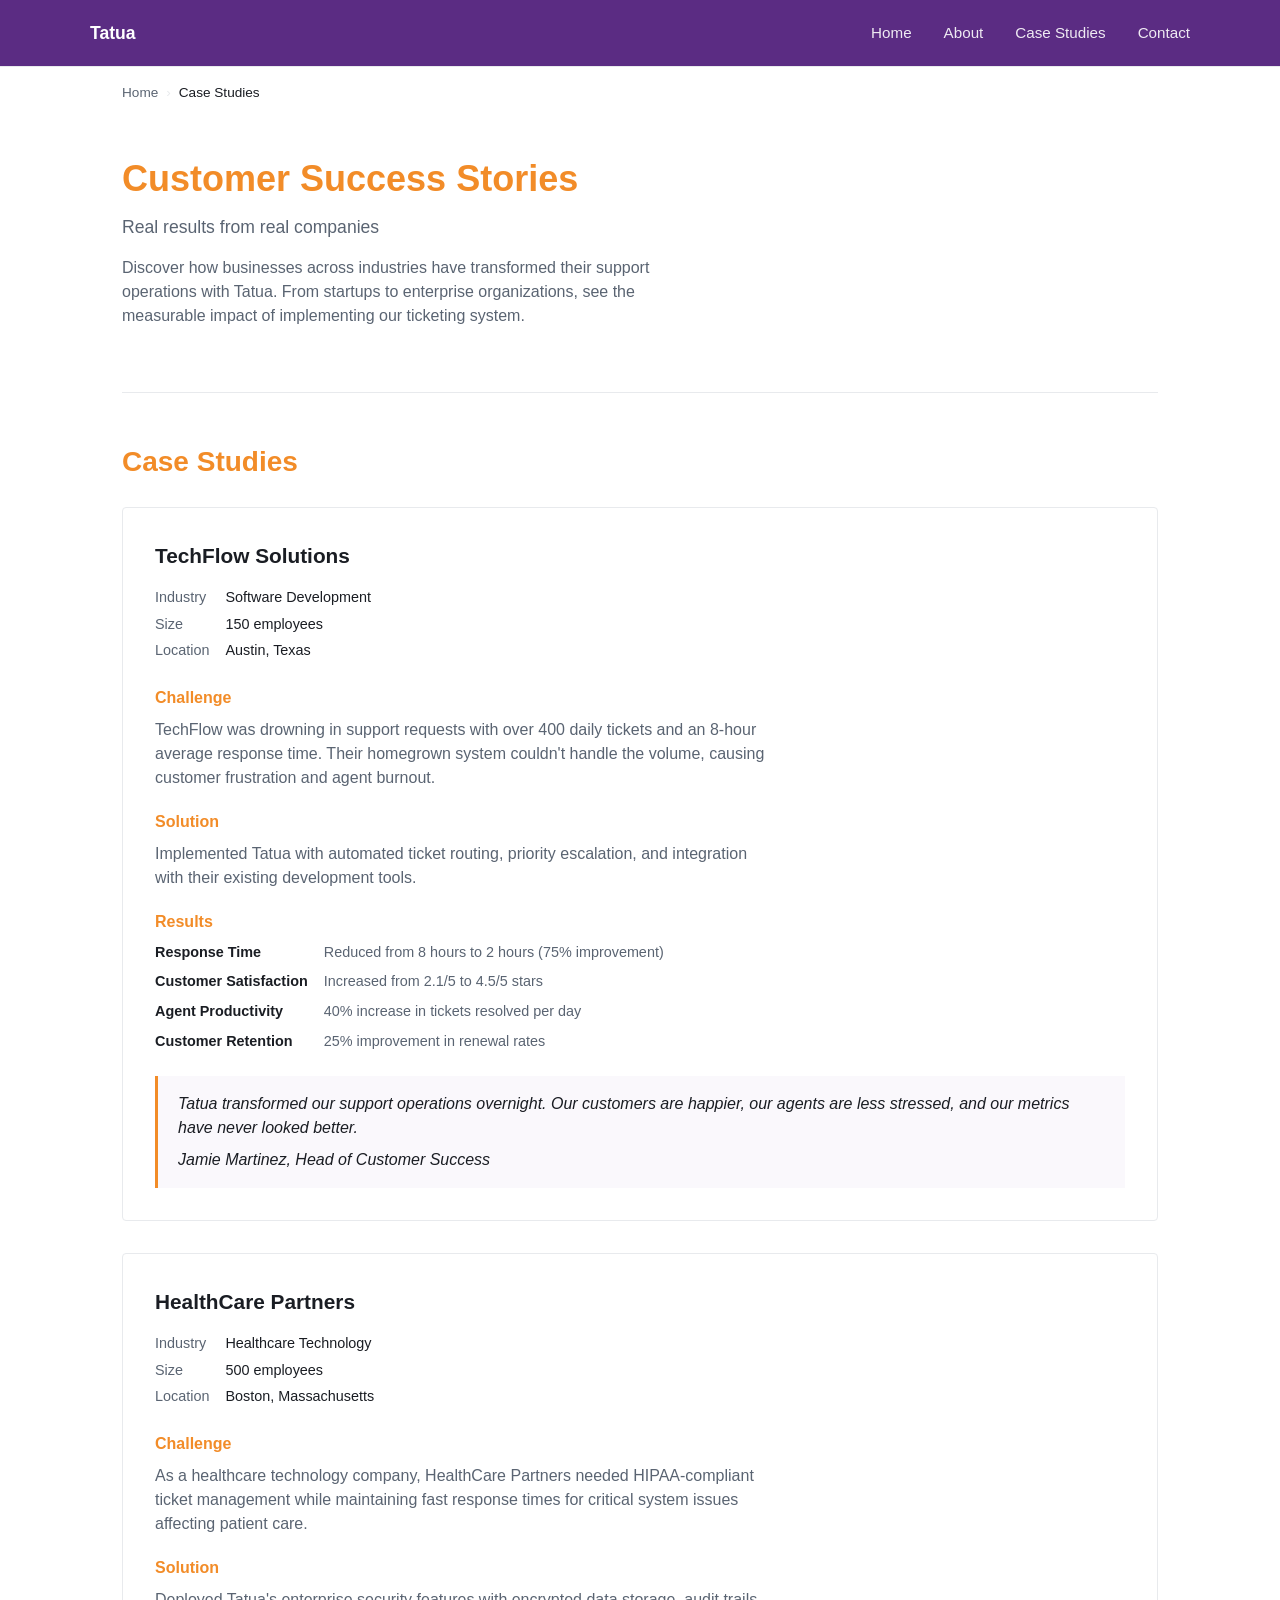
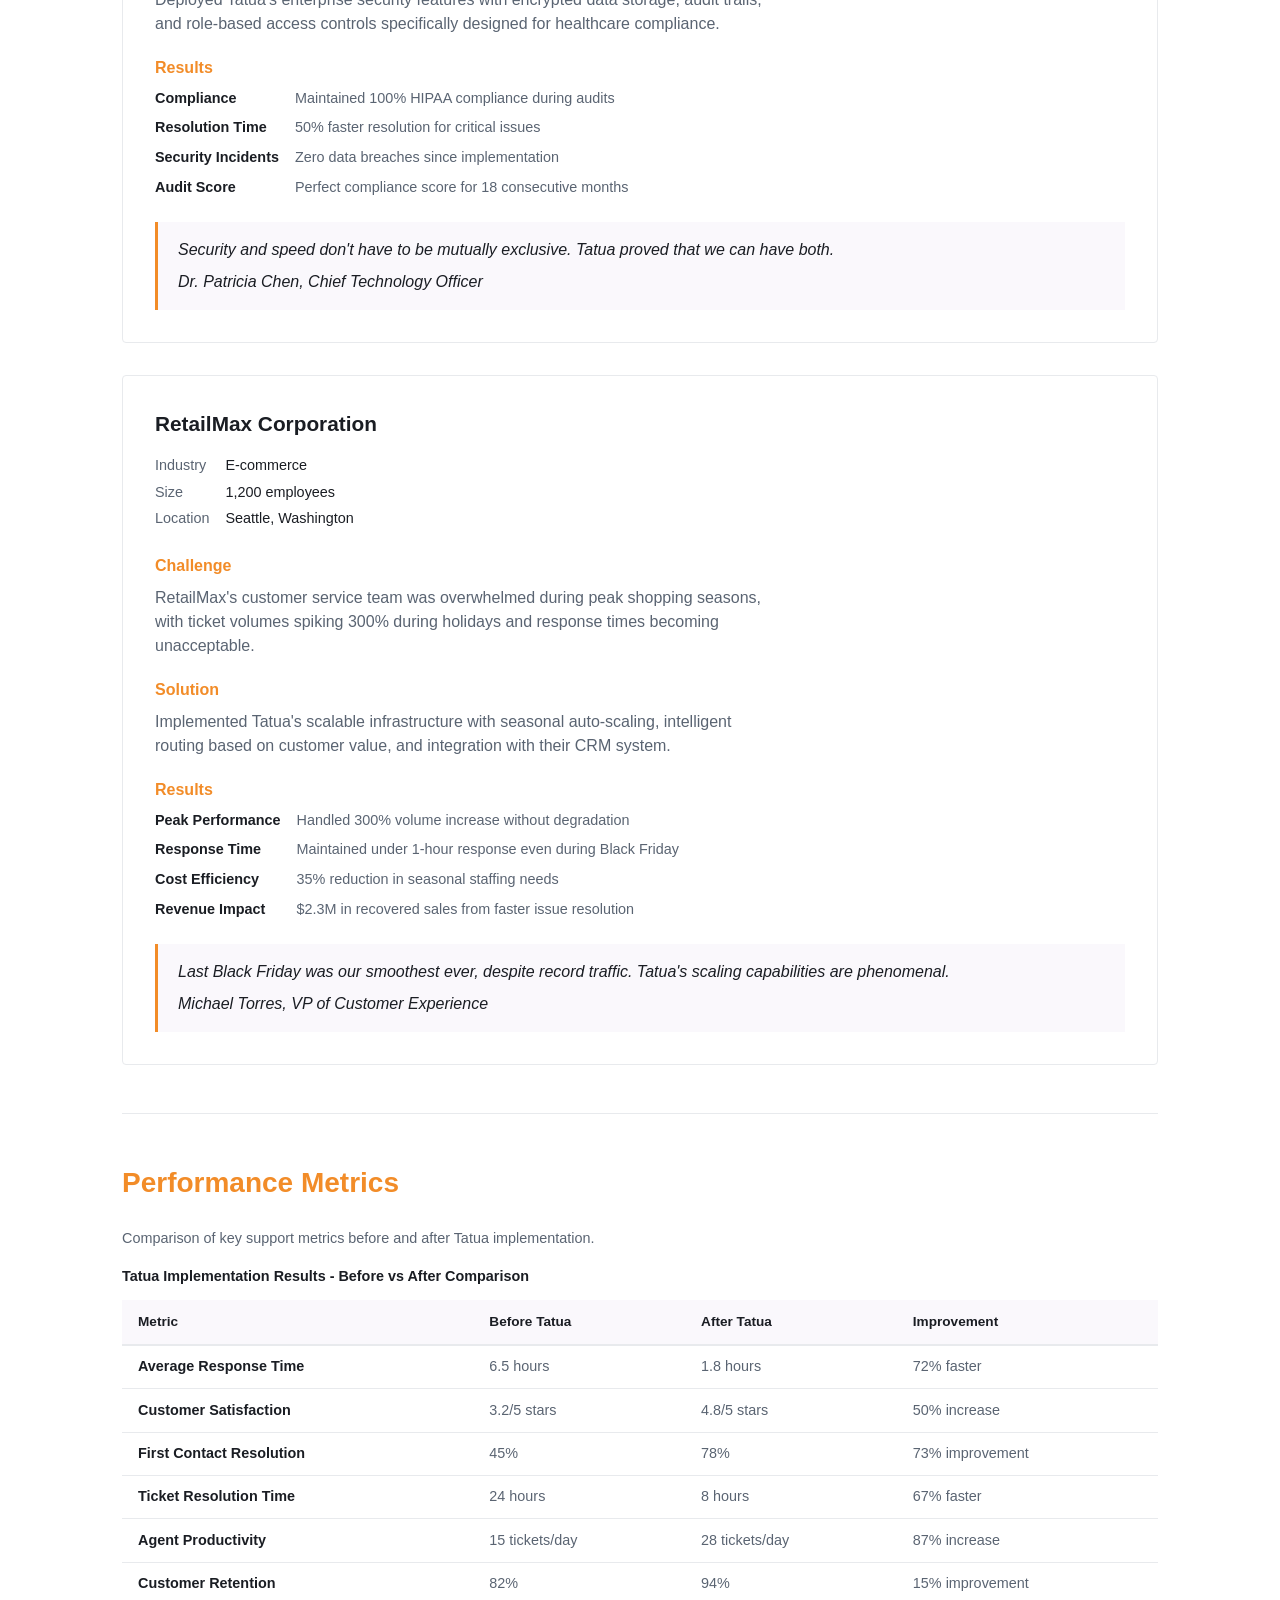
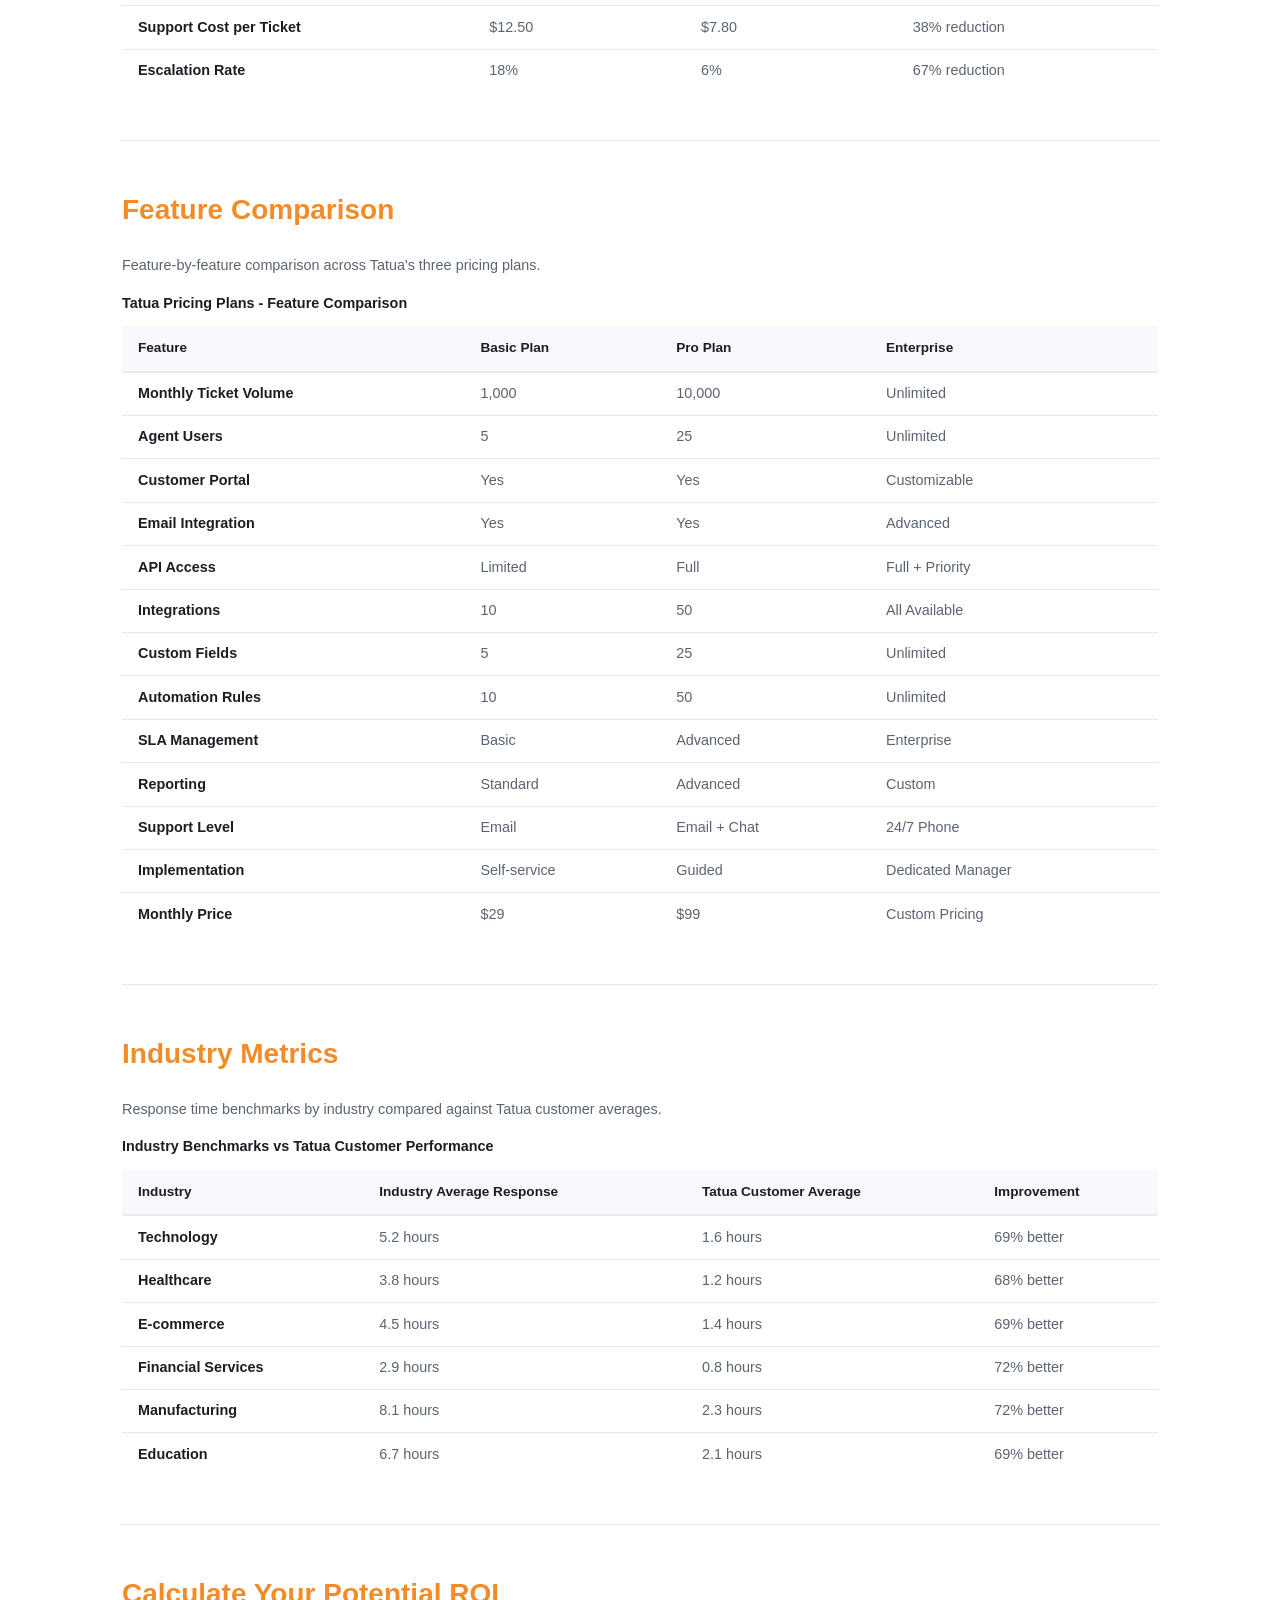
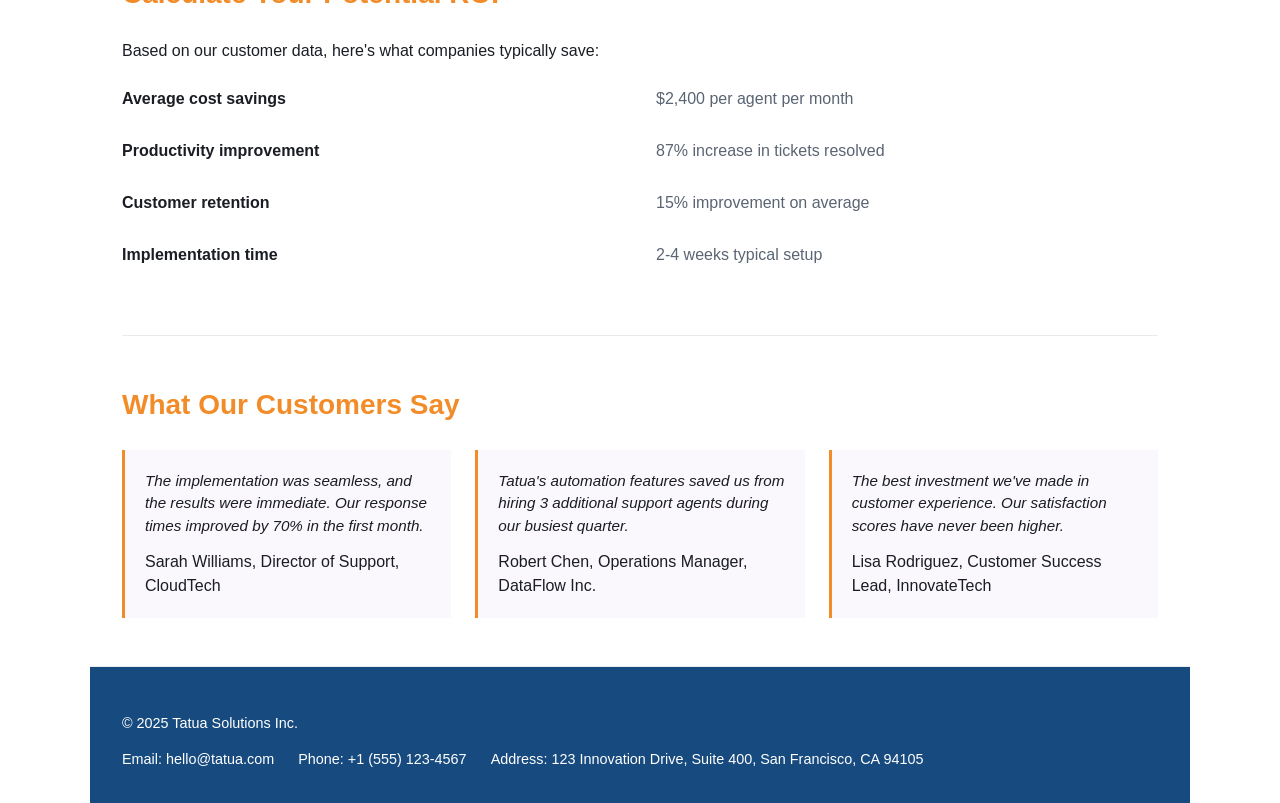
==== commit 5117289a: "Restrict settings panel to home page; persist settings across pages" ====
--- a/pages/case-study.html
+++ b/pages/case-study.html
@@ -21,115 +21,10 @@
 
 <body>
    
-    <!-- Settings backdrop -->
-    <div id="settingsBackdrop" class="settings-backdrop"></div>
-
-    <!-- Settings panel -->
-    <aside id="settingsPanel" class="settings-panel">
-
-        <h2>Settings</h2>
-
-        <!-- Theme -->
-        <div class="settings-group">
-            <label>Theme</label>
-
-            <div class="settings-options">
-               <button type="button" data-theme-btn="purple" aria-pressed="true">
-    Purple
-</button>
-
-<button type="button" data-theme-btn="orange" aria-pressed="false">
-    Orange
-</button>
-
-<button type="button" data-theme-btn="blue" aria-pressed="false">
-    Blue
-</button>
-            </div>
-        </div>
-
-        <!-- Appearance -->
-        <div class="settings-group">
-            <label>Appearance</label>
-
-            <div class="settings-options">
-                <button type="button" data-mode-btn="light" aria-pressed="true">
-    Light
-</button>
-
-<button type="button" data-mode-btn="dark" aria-pressed="false">
-    Dark
-</button>
-            </div>
-        </div>
-
-        <!-- Font size -->
-        <div class="settings-group">
-            <label for="fontScale">
-                Font Size
-            </label>
-
-            <input type="range" id="fontScale" min="87.5" max="125" step="12.5">
-
-            <span id="fontScaleValue" class="settings-value">
-                100%
-            </span>
-        </div>
-
-        <!-- Spacing -->
-        <div class="settings-group">
-            <label for="spacing">
-                Spacing
-            </label>
-
-            <input type="range" id="spacing" min="0.75" max="1.5" step="0.25">
-
-            <span id="spacingValue" class="settings-value">
-                1x
-            </span>
-        </div>
-
-        <!-- Corner radius -->
-        <div class="settings-group">
-            <label for="radius">
-                Corner Radius
-            </label>
-
-            <input type="range" id="radius" min="0" max="16" step="2">
-
-            <span id="radiusValue" class="settings-value">
-                4px
-            </span>
-        </div>
-
-        <!-- Typeface -->
-        <div class="settings-group">
-            <label for="fontFamily">
-                Typeface
-            </label>
-
-            <select id="fontFamily">
-                <option value="Asap">
-                    Asap
-                </option>
-
-                <option value="Lexend Deca">
-                    Lexend Deca
-                </option>
-
-                <option value="Inter">
-                    Inter
-                </option>
-            </select>
-        </div>
-
-    </aside>
-
-    <!-- Settings toggle -->
-    <button id="settingsToggle" class="settings-toggle" type="button" aria-label="Open settings"
-        aria-controls="settingsPanel" aria-expanded="false">
-        ⚙
-    </button>
+  
+
+   
+   
 
     <header>
         <nav>
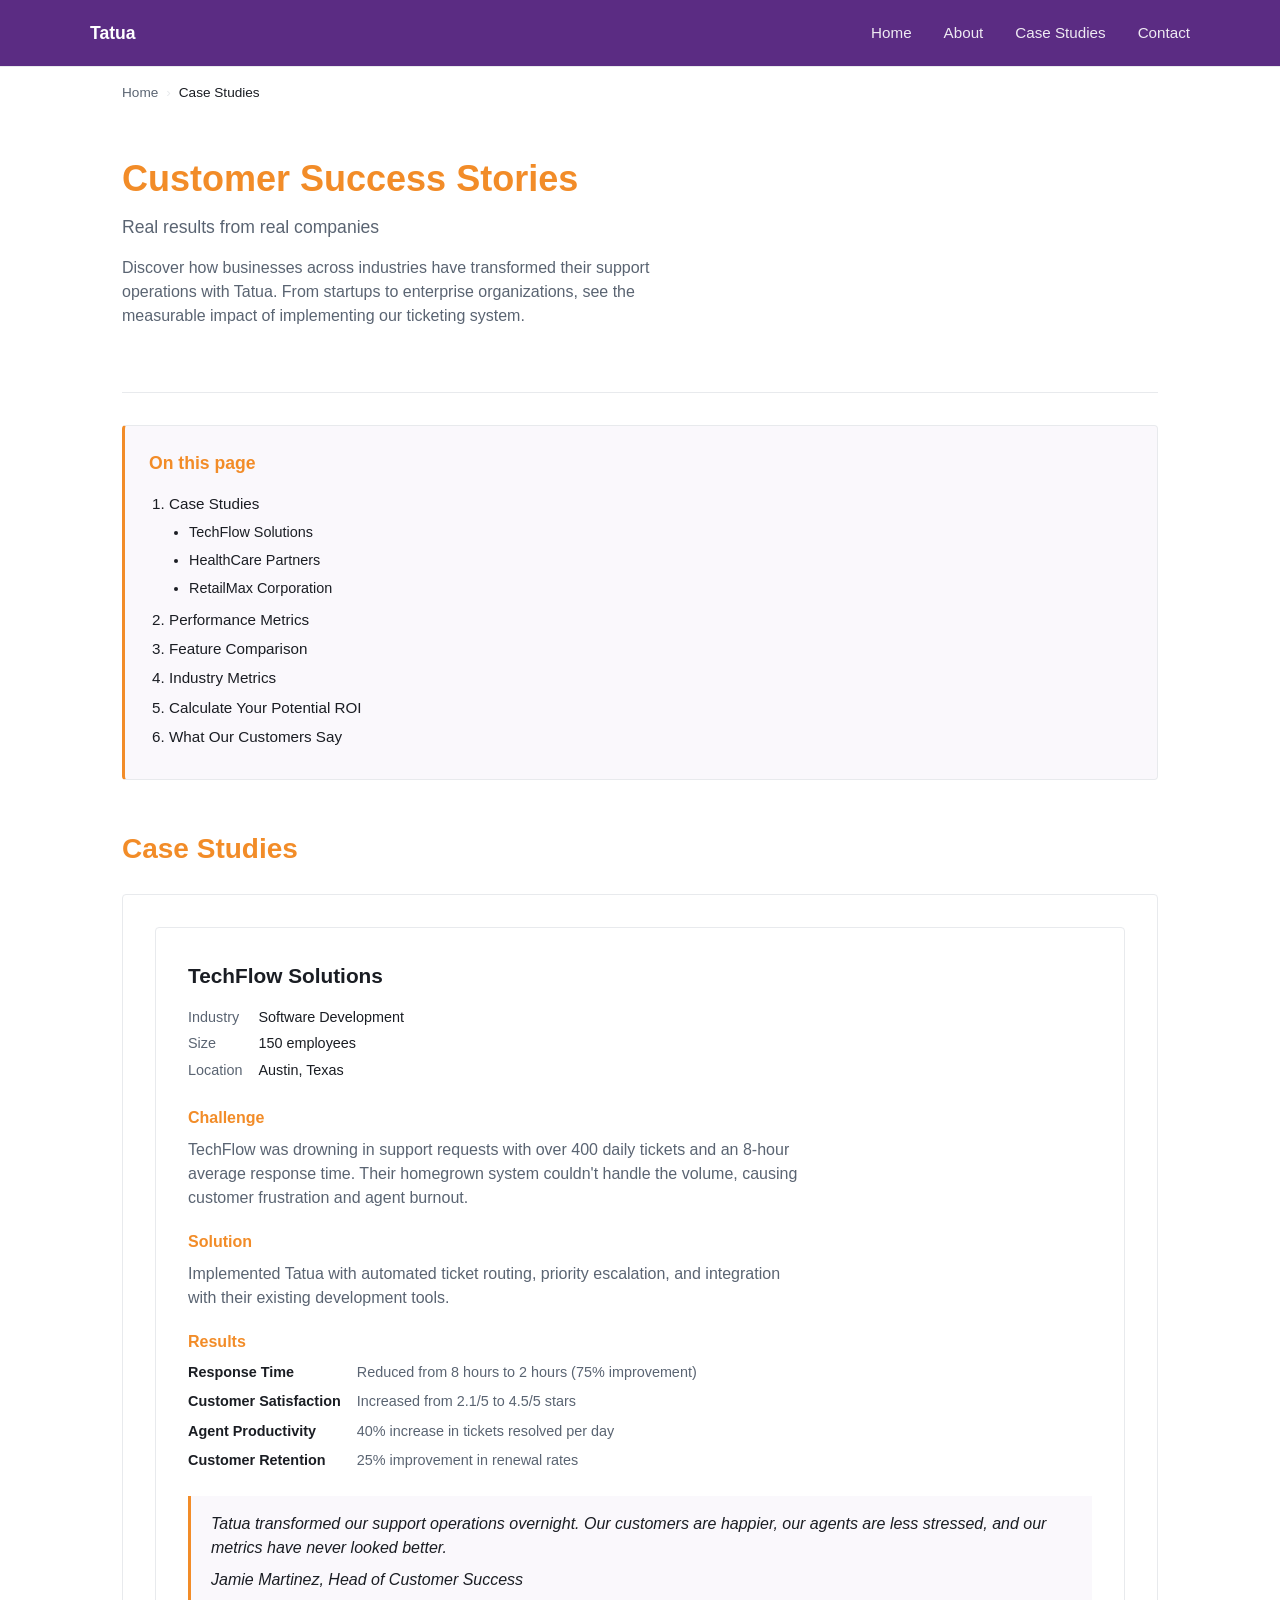
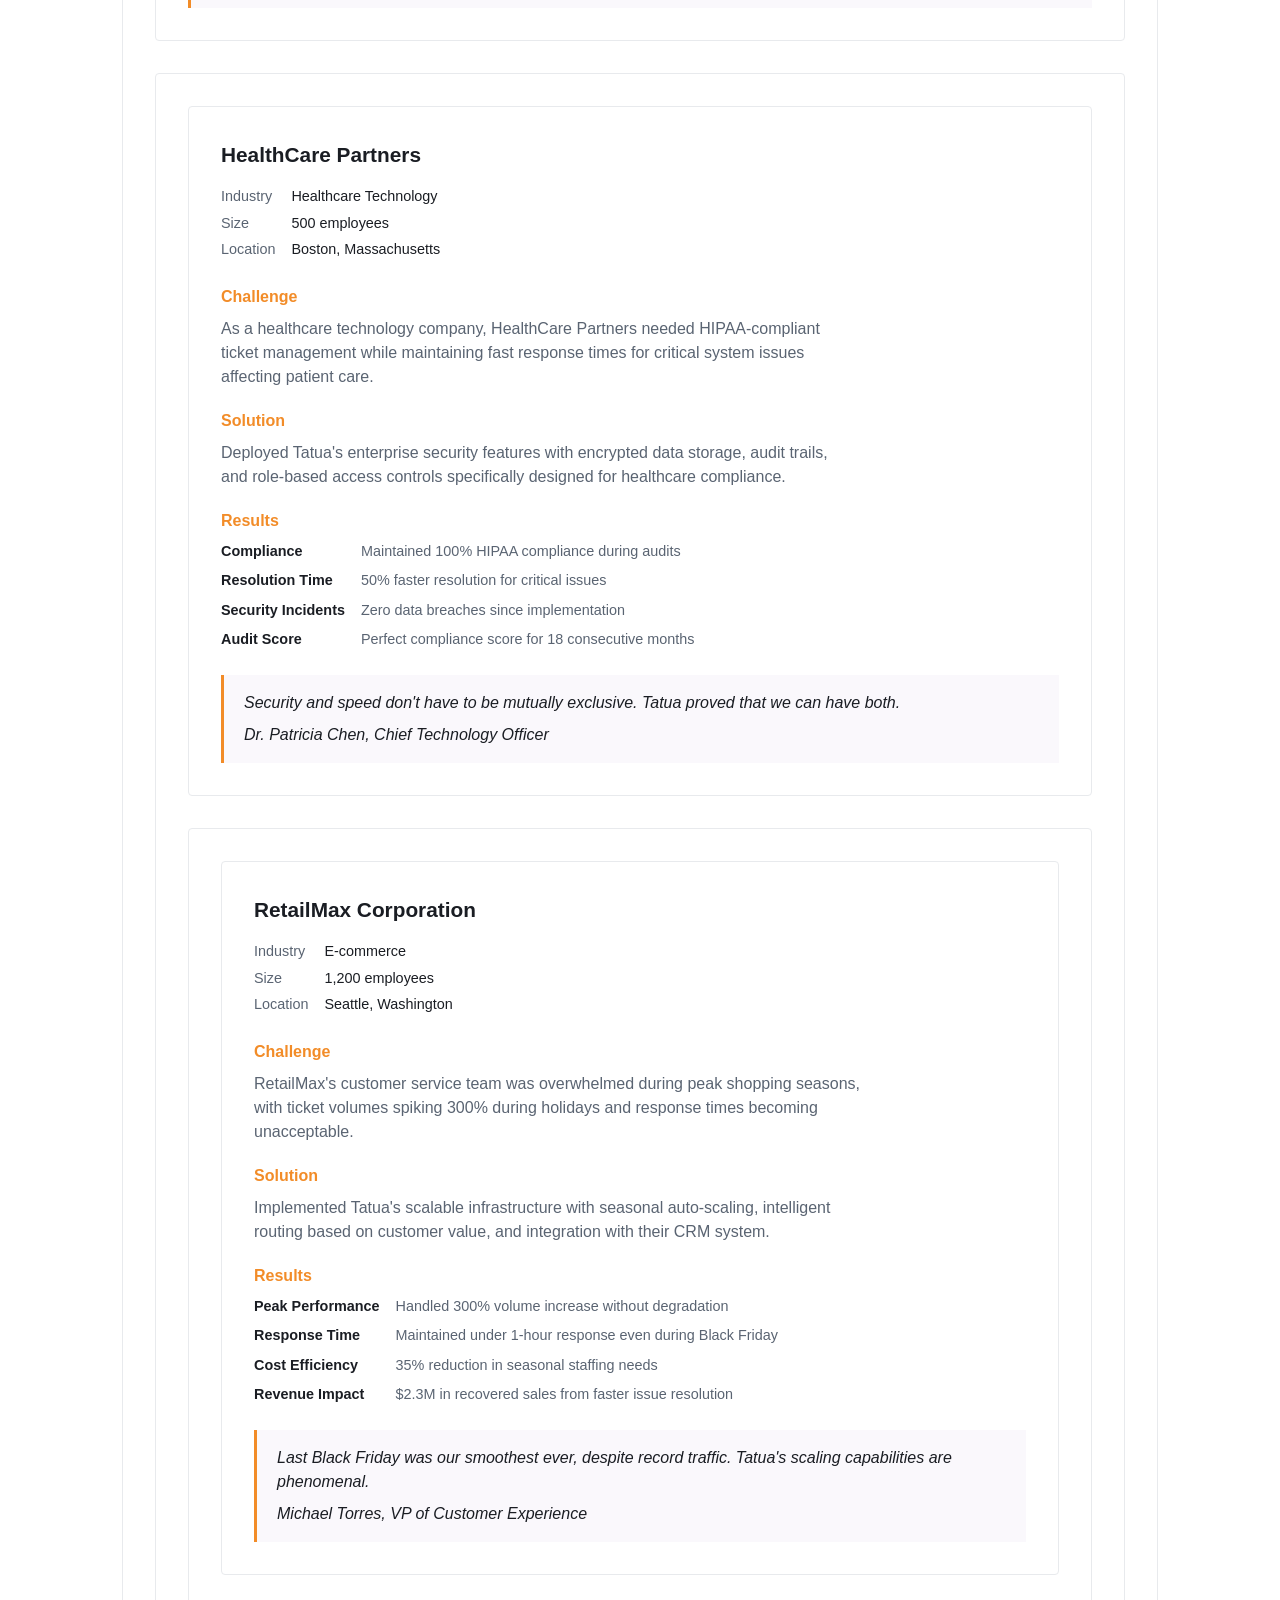
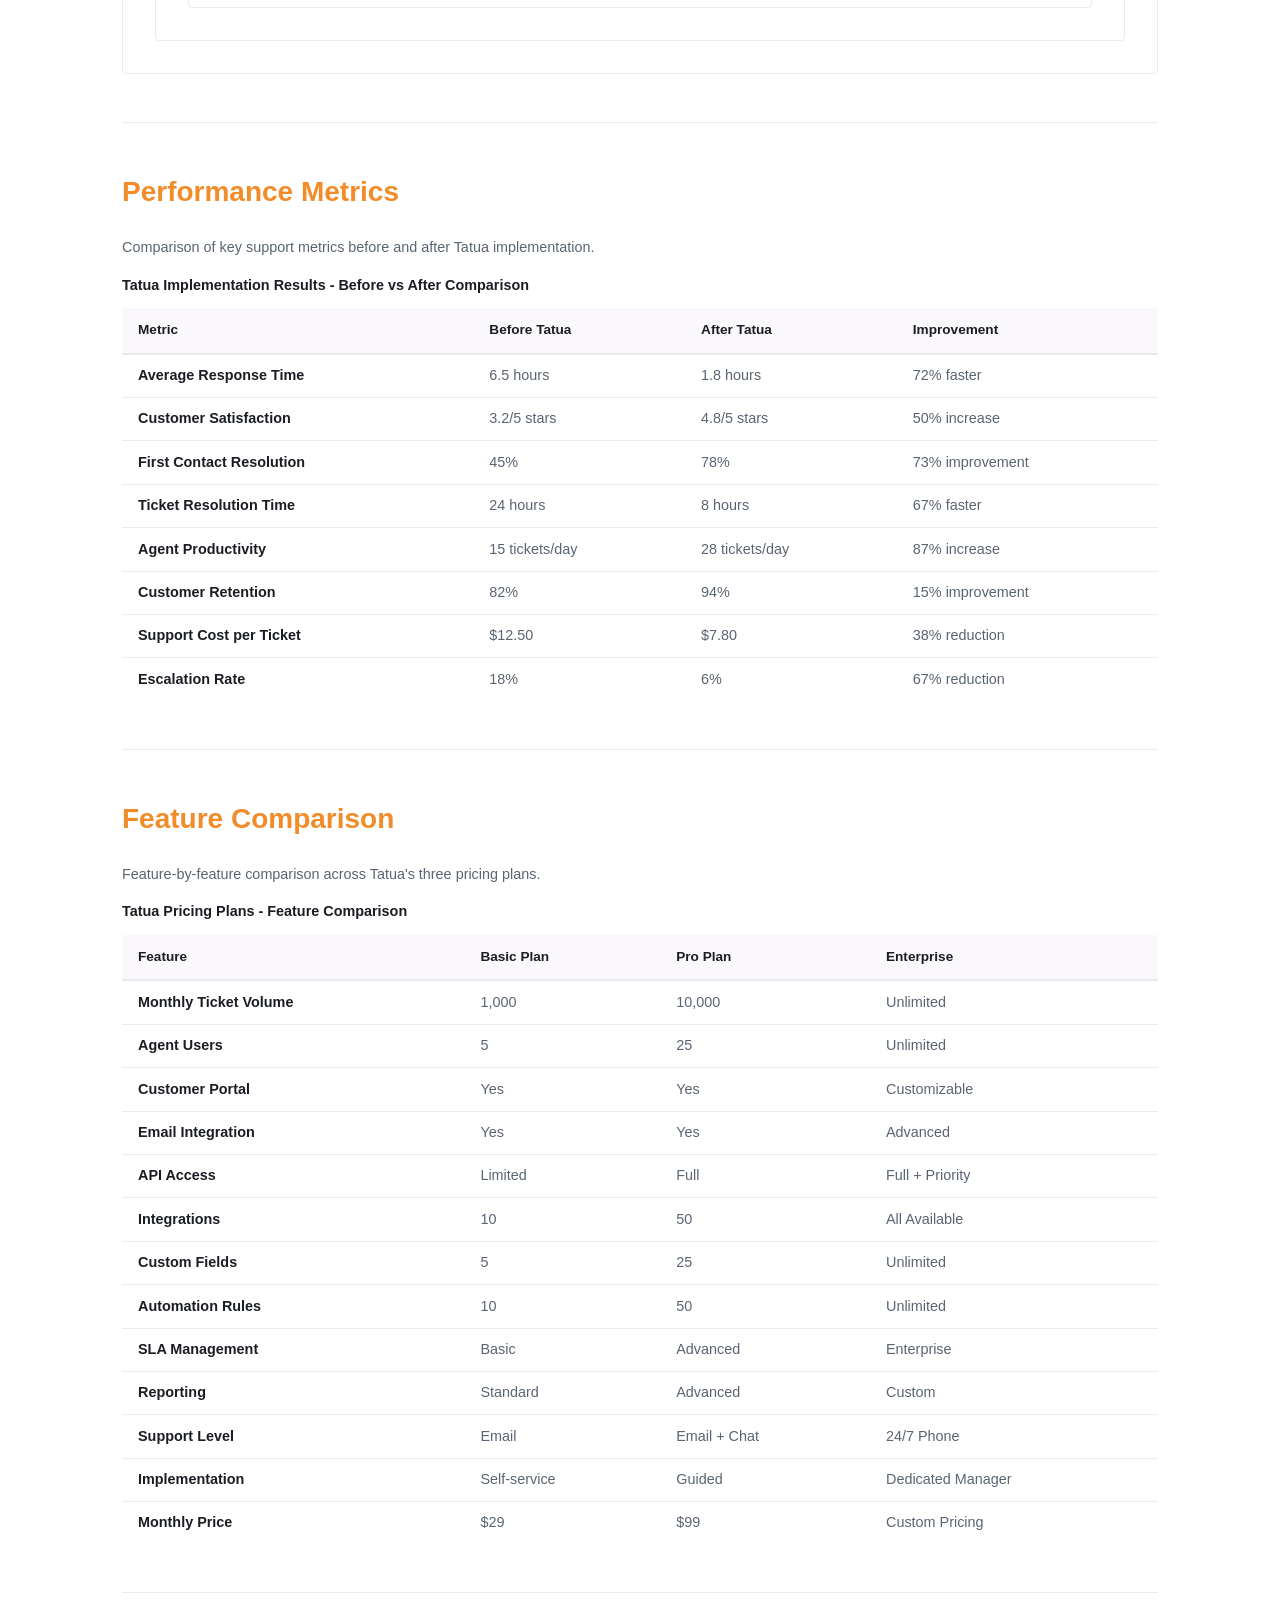
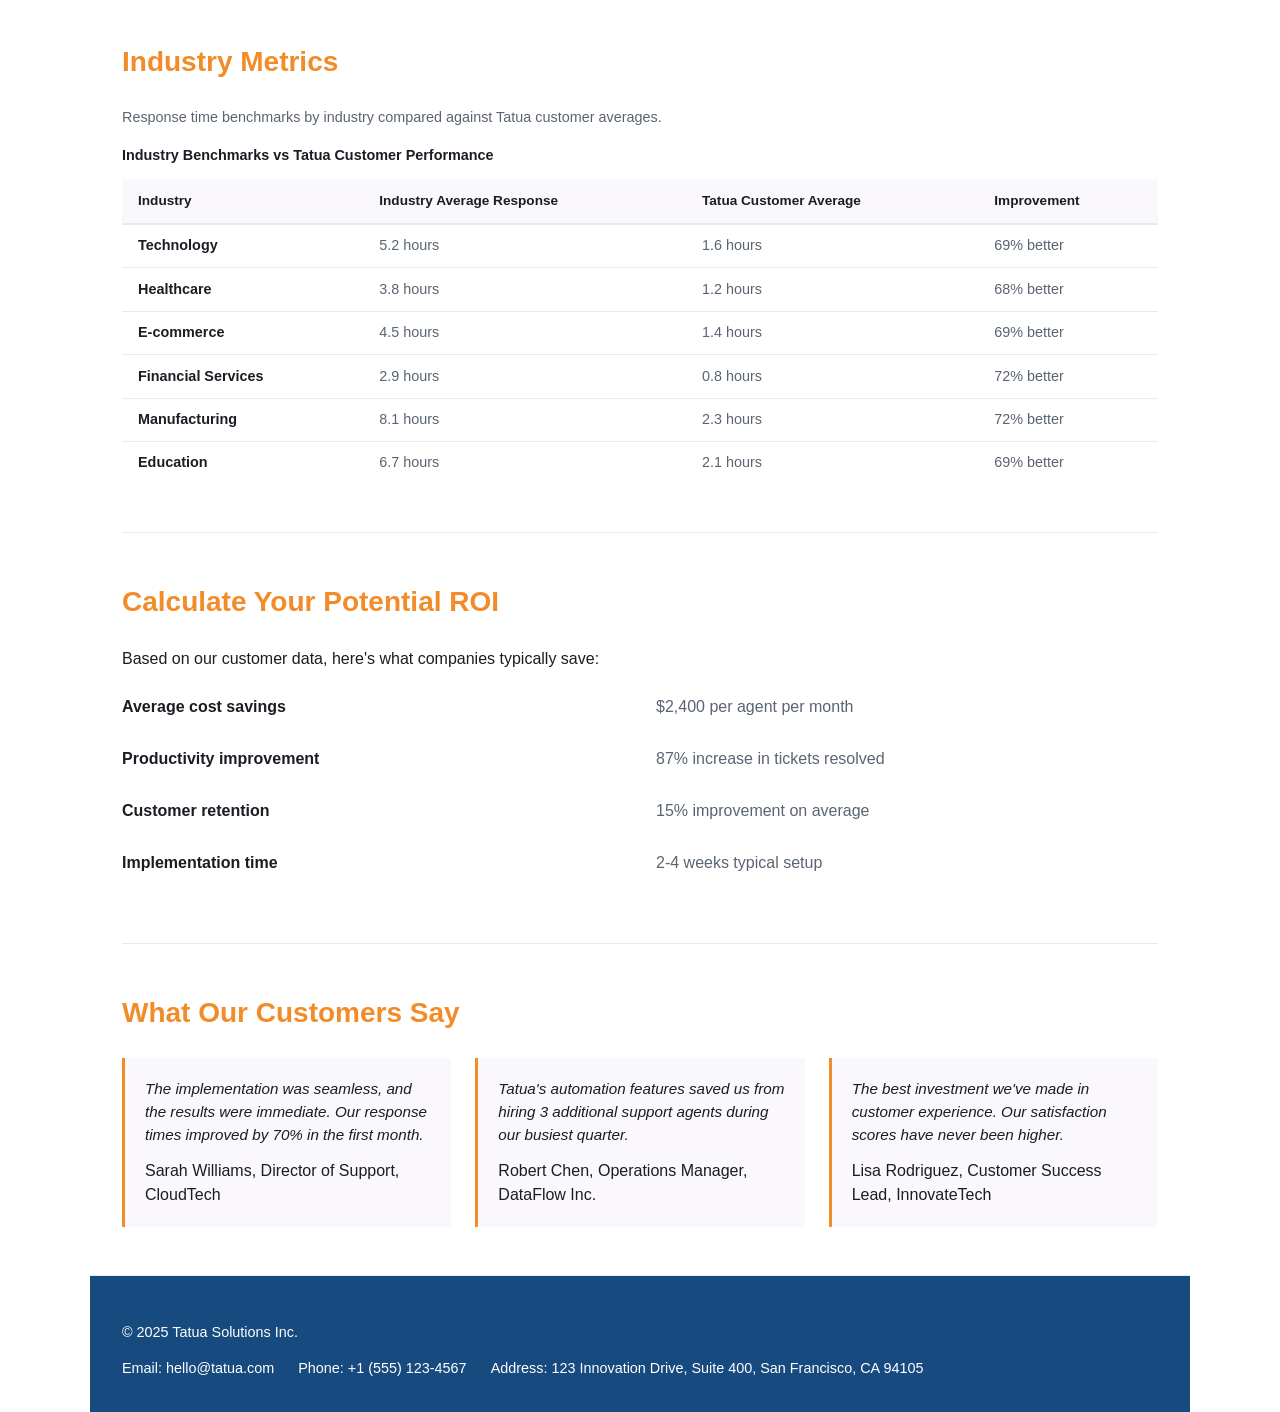
==== commit 12ef9574: "Add team member popup dialogs with initials avatars" ====
--- a/pages/case-study.html
+++ b/pages/case-study.html
@@ -20,11 +20,11 @@
 </head>
 
 <body>
-   
-  
-
-   
-   
+
+
+
+
+
 
     <header>
         <nav>
@@ -55,122 +55,148 @@
             </p>
         </section>
 
+        <nav id="toc" aria-labelledby="toc-heading">
+            <h2 id="toc-heading">On this page</h2>
+            <ol>
+                <li><a href="#case-studies">Case Studies</a>
+                    <ul>
+                        <li><a href="#techflow">TechFlow Solutions</a></li>
+                        <li><a href="#healthcare-partners">HealthCare Partners</a></li>
+                        <li><a href="#retailmax">RetailMax Corporation</a></li>
+                    </ul>
+                </li>
+                <li><a href="#performance-metrics">Performance Metrics</a></li>
+                <li><a href="#feature-comparison">Feature Comparison</a></li>
+                <li><a href="#industry-metrics">Industry Metrics</a></li>
+                <li><a href="#roi">Calculate Your Potential ROI</a></li>
+                <li><a href="#testimonials">What Our Customers Say</a></li>
+            </ol>
+        </nav>
         <section id="case-studies">
             <h2>Case Studies</h2>
 
             <article class="case-study">
-                <h3>TechFlow Solutions</h3>
-                <dl class="company-info">
-                    <dt>Industry</dt>
-                    <dd>Software Development</dd>
-                    <dt>Size</dt>
-                    <dd>150 employees</dd>
-                    <dt>Location</dt>
-                    <dd>Austin, Texas</dd>
-                </dl>
-
-                <h4>Challenge</h4>
-                <p>TechFlow was drowning in support requests with over 400 daily tickets and an 8-hour average response
-                    time. Their homegrown system couldn't handle the volume, causing customer frustration and agent
-                    burnout.</p>
-
-                <h4>Solution</h4>
-                <p>Implemented Tatua with automated ticket routing, priority escalation, and integration with their
-                    existing development tools.</p>
-
-                <h4>Results</h4>
-                <dl class="results">
-                    <dt>Response Time</dt>
-                    <dd>Reduced from 8 hours to 2 hours (75% improvement)</dd>
-                    <dt>Customer Satisfaction</dt>
-                    <dd>Increased from 2.1/5 to 4.5/5 stars</dd>
-                    <dt>Agent Productivity</dt>
-                    <dd>40% increase in tickets resolved per day</dd>
-                    <dt>Customer Retention</dt>
-                    <dd>25% improvement in renewal rates</dd>
-                </dl>
-
-                <blockquote>
-                    <p>Tatua transformed our support operations overnight. Our customers are happier, our agents are
-                        less stressed, and our metrics have never looked better.</p>
-                    Jamie Martinez, Head of Customer Success
-                </blockquote>
-            </article>
-
-            <article class="case-study">
-                <h3>HealthCare Partners</h3>
-                <dl class="company-info">
-                    <dt>Industry</dt>
-                    <dd>Healthcare Technology</dd>
-                    <dt>Size</dt>
-                    <dd>500 employees</dd>
-                    <dt>Location</dt>
-                    <dd>Boston, Massachusetts</dd>
-                </dl>
-
-                <h4>Challenge</h4>
-                <p>As a healthcare technology company, HealthCare Partners needed HIPAA-compliant ticket management
-                    while maintaining fast response times for critical system issues affecting patient care.</p>
-
-                <h4>Solution</h4>
-                <p>Deployed Tatua's enterprise security features with encrypted data storage, audit trails, and
-                    role-based access controls specifically designed for healthcare compliance.</p>
-
-                <h4>Results</h4>
-                <dl class="results">
-                    <dt>Compliance</dt>
-                    <dd>Maintained 100% HIPAA compliance during audits</dd>
-                    <dt>Resolution Time</dt>
-                    <dd>50% faster resolution for critical issues</dd>
-                    <dt>Security Incidents</dt>
-                    <dd>Zero data breaches since implementation</dd>
-                    <dt>Audit Score</dt>
-                    <dd>Perfect compliance score for 18 consecutive months</dd>
-                </dl>
-
-                <blockquote>
-                    <p>Security and speed don't have to be mutually exclusive. Tatua proved that we can have both.</p>
-                    Dr. Patricia Chen, Chief Technology Officer
-                </blockquote>
-            </article>
-
-            <article class="case-study">
-                <h3>RetailMax Corporation</h3>
-                <dl class="company-info">
-                    <dt>Industry</dt>
-                    <dd>E-commerce</dd>
-                    <dt>Size</dt>
-                    <dd>1,200 employees</dd>
-                    <dt>Location</dt>
-                    <dd>Seattle, Washington</dd>
-                </dl>
-
-                <h4>Challenge</h4>
-                <p>RetailMax's customer service team was overwhelmed during peak shopping seasons, with ticket volumes
-                    spiking 300% during holidays and response times becoming unacceptable.</p>
-
-                <h4>Solution</h4>
-                <p>Implemented Tatua's scalable infrastructure with seasonal auto-scaling, intelligent routing based on
-                    customer value, and integration with their CRM system.</p>
-
-                <h4>Results</h4>
-                <dl class="results">
-                    <dt>Peak Performance</dt>
-                    <dd>Handled 300% volume increase without degradation</dd>
-                    <dt>Response Time</dt>
-                    <dd>Maintained under 1-hour response even during Black Friday</dd>
-                    <dt>Cost Efficiency</dt>
-                    <dd>35% reduction in seasonal staffing needs</dd>
-                    <dt>Revenue Impact</dt>
-                    <dd>$2.3M in recovered sales from faster issue resolution</dd>
-                </dl>
-
-                <blockquote>
-                    <p>Last Black Friday was our smoothest ever, despite record traffic. Tatua's scaling capabilities
-                        are phenomenal.</p>
-                    Michael Torres, VP of Customer Experience
-                </blockquote>
-            </article>
+                <article class="case-study" id="techflow">
+                    <h3>TechFlow Solutions</h3>
+                    <dl class="company-info">
+                        <dt>Industry</dt>
+                        <dd>Software Development</dd>
+                        <dt>Size</dt>
+                        <dd>150 employees</dd>
+                        <dt>Location</dt>
+                        <dd>Austin, Texas</dd>
+                    </dl>
+
+                    <h4>Challenge</h4>
+                    <p>TechFlow was drowning in support requests with over 400 daily tickets and an 8-hour average
+                        response
+                        time. Their homegrown system couldn't handle the volume, causing customer frustration and agent
+                        burnout.</p>
+
+                    <h4>Solution</h4>
+                    <p>Implemented Tatua with automated ticket routing, priority escalation, and integration with their
+                        existing development tools.</p>
+
+                    <h4>Results</h4>
+                    <dl class="results">
+                        <dt>Response Time</dt>
+                        <dd>Reduced from 8 hours to 2 hours (75% improvement)</dd>
+                        <dt>Customer Satisfaction</dt>
+                        <dd>Increased from 2.1/5 to 4.5/5 stars</dd>
+                        <dt>Agent Productivity</dt>
+                        <dd>40% increase in tickets resolved per day</dd>
+                        <dt>Customer Retention</dt>
+                        <dd>25% improvement in renewal rates</dd>
+                    </dl>
+
+                    <blockquote>
+                        <p>Tatua transformed our support operations overnight. Our customers are happier, our agents are
+                            less stressed, and our metrics have never looked better.</p>
+                        Jamie Martinez, Head of Customer Success
+                    </blockquote>
+                </article>
+
+                <article class="case-study">
+                    <article class="case-study" id="healthcare-partners">
+                        <h3>HealthCare Partners</h3>
+                        <dl class="company-info">
+                            <dt>Industry</dt>
+                            <dd>Healthcare Technology</dd>
+                            <dt>Size</dt>
+                            <dd>500 employees</dd>
+                            <dt>Location</dt>
+                            <dd>Boston, Massachusetts</dd>
+                        </dl>
+
+                        <h4>Challenge</h4>
+                        <p>As a healthcare technology company, HealthCare Partners needed HIPAA-compliant ticket
+                            management
+                            while maintaining fast response times for critical system issues affecting patient care.</p>
+
+                        <h4>Solution</h4>
+                        <p>Deployed Tatua's enterprise security features with encrypted data storage, audit trails, and
+                            role-based access controls specifically designed for healthcare compliance.</p>
+
+                        <h4>Results</h4>
+                        <dl class="results">
+                            <dt>Compliance</dt>
+                            <dd>Maintained 100% HIPAA compliance during audits</dd>
+                            <dt>Resolution Time</dt>
+                            <dd>50% faster resolution for critical issues</dd>
+                            <dt>Security Incidents</dt>
+                            <dd>Zero data breaches since implementation</dd>
+                            <dt>Audit Score</dt>
+                            <dd>Perfect compliance score for 18 consecutive months</dd>
+                        </dl>
+
+                        <blockquote>
+                            <p>Security and speed don't have to be mutually exclusive. Tatua proved that we can have
+                                both.</p>
+                            Dr. Patricia Chen, Chief Technology Officer
+                        </blockquote>
+                    </article>
+
+                    <article class="case-study">
+                        <article class="case-study" id="retailmax">
+                            <h3>RetailMax Corporation</h3>
+                            <dl class="company-info">
+                                <dt>Industry</dt>
+                                <dd>E-commerce</dd>
+                                <dt>Size</dt>
+                                <dd>1,200 employees</dd>
+                                <dt>Location</dt>
+                                <dd>Seattle, Washington</dd>
+                            </dl>
+
+                            <h4>Challenge</h4>
+                            <p>RetailMax's customer service team was overwhelmed during peak shopping seasons, with
+                                ticket volumes
+                                spiking 300% during holidays and response times becoming unacceptable.</p>
+
+                            <h4>Solution</h4>
+                            <p>Implemented Tatua's scalable infrastructure with seasonal auto-scaling, intelligent
+                                routing based on
+                                customer value, and integration with their CRM system.</p>
+
+                            <h4>Results</h4>
+                            <dl class="results">
+                                <dt>Peak Performance</dt>
+                                <dd>Handled 300% volume increase without degradation</dd>
+                                <dt>Response Time</dt>
+                                <dd>Maintained under 1-hour response even during Black Friday</dd>
+                                <dt>Cost Efficiency</dt>
+                                <dd>35% reduction in seasonal staffing needs</dd>
+                                <dt>Revenue Impact</dt>
+                                <dd>$2.3M in recovered sales from faster issue resolution</dd>
+                            </dl>
+
+                            <blockquote>
+                                <p>Last Black Friday was our smoothest ever, despite record traffic. Tatua's scaling
+                                    capabilities
+                                    are phenomenal.</p>
+                                Michael Torres, VP of Customer Experience
+                            </blockquote>
+                        </article>
         </section>
 
         <section id="performance-metrics">
--- a/pages/case-study.css
+++ b/pages/case-study.css
@@ -591,6 +591,62 @@
 }
 
 /* =========================================================
+   TABLE OF CONTENTS
+   ========================================================= */
+
+#toc {
+    background: var(--color-surface);
+    border: 1px solid var(--color-border);
+    border-left: 3px solid var(--color-accent);
+    border-radius: var(--radius-base);
+    padding: calc(1.5rem * var(--space-scale));
+    margin: calc(2rem * var(--space-scale)) 0 0;
+}
+
+#toc h2 {
+    font-size: 1.1rem;
+    margin: 0 0 calc(1rem * var(--space-scale));
+    color: var(--color-heading);
+}
+
+#toc ol {
+    margin: 0;
+    padding-left: 1.25rem;
+    font-size: 0.95rem;
+}
+
+#toc ul {
+    list-style: disc;
+    margin: 0.4rem 0 0.6rem;
+    padding-left: 1.25rem;
+    font-size: 0.9rem;
+}
+
+#toc li {
+    margin-bottom: 0.4rem;
+}
+
+#toc a {
+    color: var(--color-text);
+    text-decoration: none;
+}
+
+#toc a:hover,
+#toc a:focus {
+    color: var(--color-accent);
+    text-decoration: underline;
+}
+
+/* smooth jumping + keeps headings clear of the top edge */
+html {
+    scroll-behavior: smooth;
+}
+
+:target {
+    scroll-margin-top: 1.5rem;
+}
+
+/* =========================================================
    RESPONSIVE
    ========================================================= */
 
